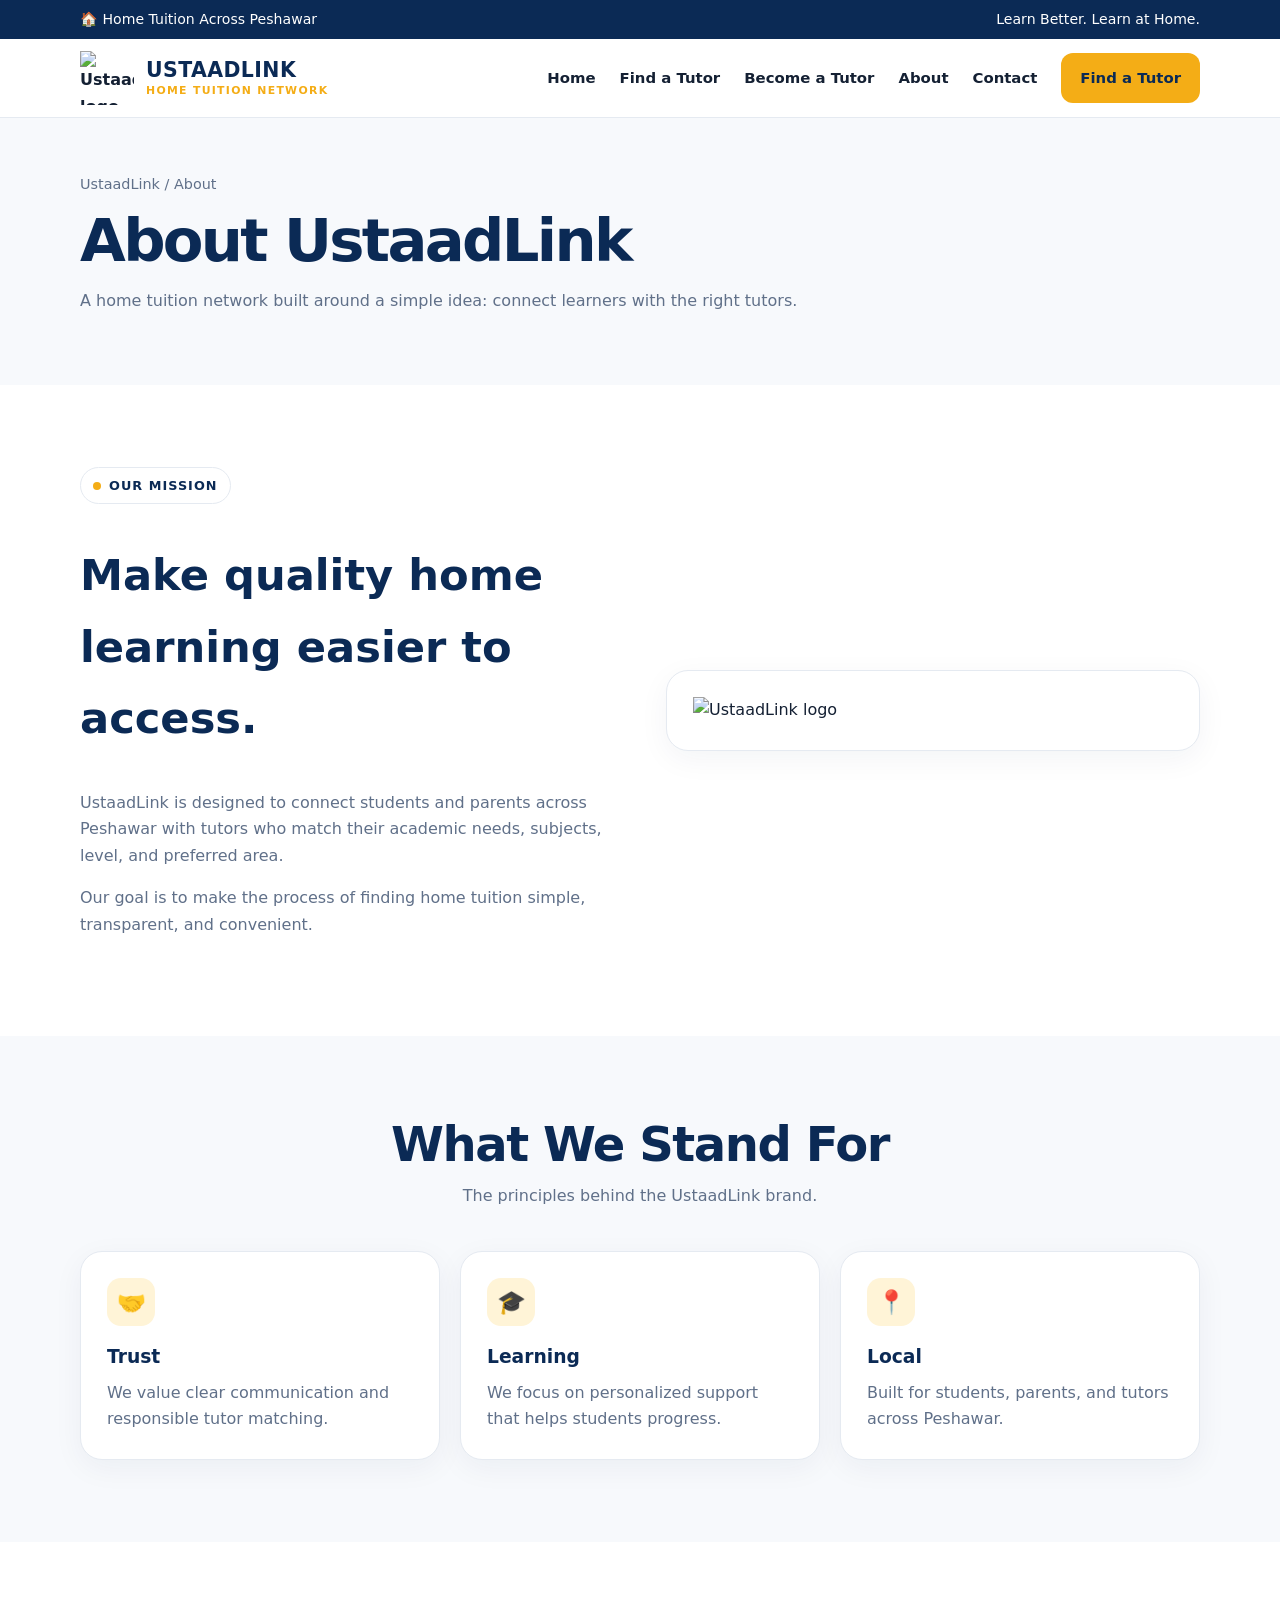
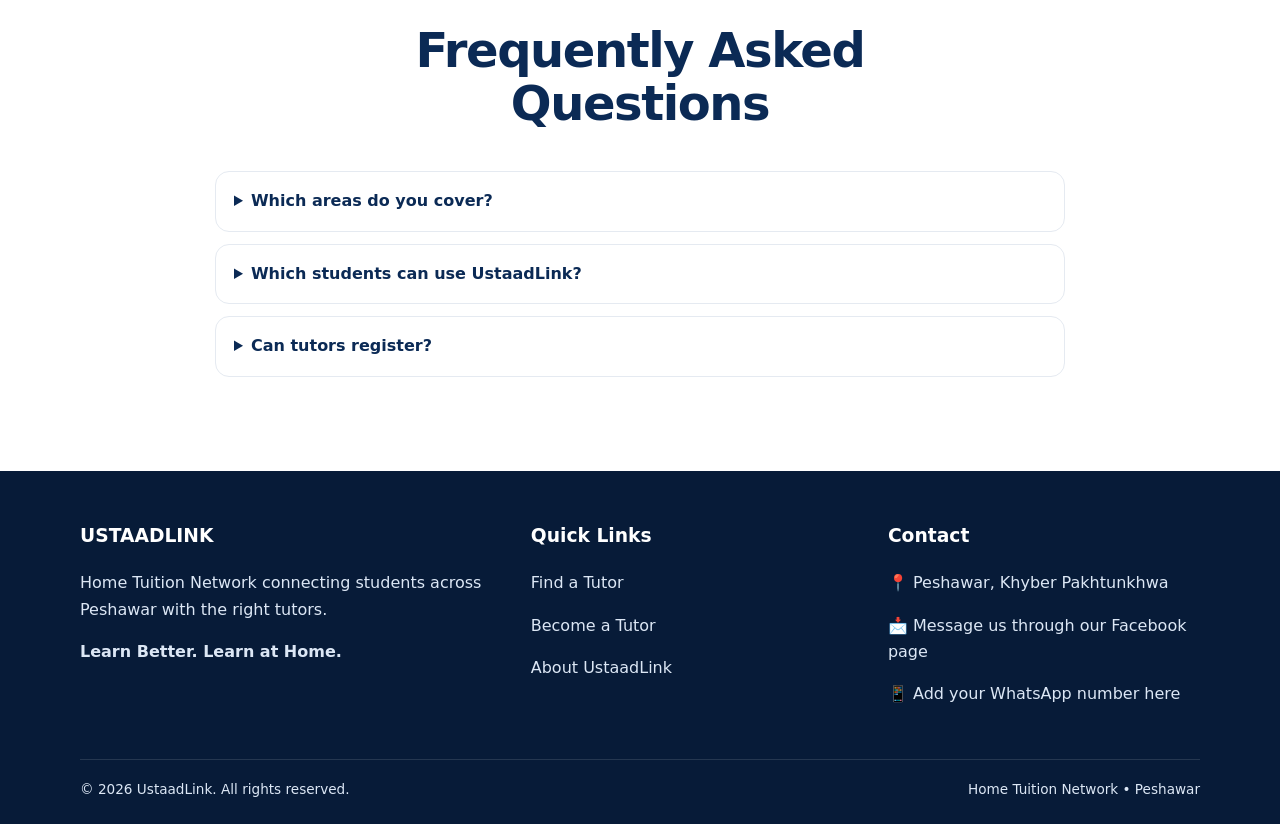
==== about.html @ f2c8e564 "Add files via upload" ====
<!doctype html><html lang="en"><head><meta charset="utf-8"><meta name="viewport" content="width=device-width,initial-scale=1"><title>About UstaadLink</title><link rel="stylesheet" href="styles.css"></head><body>
<div class="topbar"><div class="container"><span>🏠 Home Tuition Across Peshawar</span><span>Learn Better. Learn at Home.</span></div></div>
<header class="nav"><div class="container nav-inner">
<a class="brand" href="index.html"><img src="assets/ustaadlink-logo.png" alt="UstaadLink logo"><div class="brand-text"><strong>USTAADLINK</strong><span>HOME TUITION NETWORK</span></div></a>
<button class="menu-btn" aria-label="Open menu">☰</button>
<nav class="nav-links"><a class="" href="index.html">Home</a><a class="" href="find-tutor.html">Find a Tutor</a><a class="" href="become-tutor.html">Become a Tutor</a><a class="active" href="about.html">About</a><a class="" href="contact.html">Contact</a><a class="btn btn-primary" href="find-tutor.html">Find a Tutor</a></nav>
</div></header>

<section class="page-hero"><div class="container"><div class="breadcrumb">UstaadLink / About</div><h1>About UstaadLink</h1><p style="max-width:720px;color:var(--muted)">A home tuition network built around a simple idea: connect learners with the right tutors.</p></div></section>
<section class="section"><div class="container split"><div><span class="kicker">Our Mission</span><h2 style="font-size:2.7rem;color:var(--navy)">Make quality home learning easier to access.</h2><p style="color:var(--muted)">UstaadLink is designed to connect students and parents across Peshawar with tutors who match their academic needs, subjects, level, and preferred area.</p><p style="color:var(--muted)">Our goal is to make the process of finding home tuition simple, transparent, and convenient.</p></div><div class="card"><img src="assets/ustaadlink-logo.png" alt="UstaadLink logo" style="max-height:330px;margin:auto"></div></div></section>
<section class="section alt"><div class="container"><div class="section-head"><h2>What We Stand For</h2><p>The principles behind the UstaadLink brand.</p></div><div class="grid-3"><div class="card"><div class="card-icon">🤝</div><h3>Trust</h3><p>We value clear communication and responsible tutor matching.</p></div><div class="card"><div class="card-icon">🎓</div><h3>Learning</h3><p>We focus on personalized support that helps students progress.</p></div><div class="card"><div class="card-icon">📍</div><h3>Local</h3><p>Built for students, parents, and tutors across Peshawar.</p></div></div></div></section>
<section class="section"><div class="container faq"><div class="section-head"><h2>Frequently Asked Questions</h2></div>
<details><summary>Which areas do you cover?</summary><p>UstaadLink is intended to serve home tuition requests across Peshawar. Coverage can depend on tutor availability.</p></details>
<details><summary>Which students can use UstaadLink?</summary><p>School, college, and university students can submit a tutor request according to their subject and level.</p></details>
<details><summary>Can tutors register?</summary><p>Yes. Tutors can use the Become a Tutor page to submit their qualifications, subjects, experience, and preferred areas.</p></details>
</div></section>
<footer class="footer">
<div class="container footer-grid">
  <div>
    <h3>USTAADLINK</h3>
    <p>Home Tuition Network connecting students across Peshawar with the right tutors.</p>
    <p><strong>Learn Better. Learn at Home.</strong></p>
  </div>
  <div>
    <h3>Quick Links</h3>
    <p><a href="find-tutor.html">Find a Tutor</a></p>
    <p><a href="become-tutor.html">Become a Tutor</a></p>
    <p><a href="about.html">About UstaadLink</a></p>
  </div>
  <div>
    <h3>Contact</h3>
    <p>📍 Peshawar, Khyber Pakhtunkhwa</p>
    <p>📩 Message us through our Facebook page</p>
    <p>📱 Add your WhatsApp number here</p>
  </div>
</div>
<div class="container footer-bottom"><span>© <span id="year"></span> UstaadLink. All rights reserved.</span><span>Home Tuition Network • Peshawar</span></div>
</footer>
<script src="script.js"></script></body></html>
---- styles.css ----
:root{
  --navy:#0b2a55;
  --navy-2:#123d73;
  --gold:#f4ad16;
  --gold-2:#ffd36a;
  --ink:#142033;
  --muted:#607089;
  --paper:#f7f9fc;
  --white:#fff;
  --line:#e5eaf1;
  --success:#147a52;
  --shadow:0 18px 50px rgba(11,42,85,.10);
  --radius:22px;
}
*{box-sizing:border-box}
html{scroll-behavior:smooth}
body{margin:0;font-family:Inter,ui-sans-serif,system-ui,-apple-system,BlinkMacSystemFont,"Segoe UI",sans-serif;color:var(--ink);background:var(--white);line-height:1.65}
img{max-width:100%;display:block}
a{color:inherit;text-decoration:none}
.container{width:min(1120px,92%);margin:auto}
.topbar{background:var(--navy);color:#fff;font-size:.88rem}
.topbar .container{display:flex;justify-content:space-between;gap:20px;padding:8px 0}
.nav{position:sticky;top:0;z-index:50;background:rgba(255,255,255,.96);backdrop-filter:blur(12px);border-bottom:1px solid var(--line)}
.nav-inner{min-height:78px;display:flex;align-items:center;justify-content:space-between;gap:24px}
.brand{display:flex;align-items:center;gap:12px;font-weight:900}
.brand img{width:54px;height:54px;object-fit:contain}
.brand-text{line-height:1.05}
.brand-text strong{display:block;color:var(--navy);font-size:1.28rem;letter-spacing:.02em}
.brand-text span{display:block;color:var(--gold);font-size:.68rem;font-weight:800;letter-spacing:.12em;margin-top:4px}
.nav-links{display:flex;align-items:center;gap:24px;font-weight:700;font-size:.93rem}
.nav-links a:hover{color:var(--gold)}
.menu-btn{display:none;border:0;background:transparent;font-size:1.7rem;color:var(--navy)}
.btn{display:inline-flex;align-items:center;justify-content:center;gap:9px;border-radius:12px;padding:12px 18px;font-weight:800;border:1px solid transparent;cursor:pointer;transition:.2s}
.btn-primary{background:var(--gold);color:var(--navy)}
.btn-primary:hover{transform:translateY(-2px);box-shadow:0 10px 24px rgba(244,173,22,.25)}
.btn-dark{background:var(--navy);color:#fff}
.btn-outline{background:#fff;color:var(--navy);border-color:#d7dfeb}
.hero{background:linear-gradient(135deg,#f5f8fd 0%,#fff 56%,#fff8e7 100%);padding:78px 0 65px;overflow:hidden}
.hero-grid{display:grid;grid-template-columns:1.05fr .95fr;align-items:center;gap:60px}
.kicker{display:inline-flex;align-items:center;gap:8px;color:var(--navy);background:#fff;border:1px solid var(--line);padding:7px 12px;border-radius:999px;font-size:.8rem;font-weight:900;text-transform:uppercase;letter-spacing:.08em}
.kicker::before{content:"";width:8px;height:8px;background:var(--gold);border-radius:50%}
h1{font-size:clamp(2.55rem,6vw,4.7rem);line-height:1.03;margin:18px 0;color:var(--navy);letter-spacing:-.045em}
h1 span{color:var(--gold)}
.hero p{font-size:1.1rem;color:var(--muted);max-width:650px}
.actions{display:flex;flex-wrap:wrap;gap:12px;margin-top:26px}
.hero-card{background:#fff;border:1px solid var(--line);border-radius:28px;padding:18px;box-shadow:var(--shadow);transform:rotate(1deg)}
.hero-card img{width:100%;aspect-ratio:1/1;object-fit:contain;border-radius:20px;background:#fff}
.stats{display:grid;grid-template-columns:repeat(3,1fr);gap:12px;margin-top:30px}
.stat{background:#fff;border:1px solid var(--line);border-radius:16px;padding:15px}
.stat strong{display:block;color:var(--navy);font-size:1.3rem}
.stat span{font-size:.78rem;color:var(--muted)}
.section{padding:82px 0}
.section.alt{background:var(--paper)}
.section-head{max-width:720px;margin:0 auto 42px;text-align:center}
.section-head h2{font-size:clamp(2rem,4vw,3rem);line-height:1.1;color:var(--navy);margin:0 0 12px;letter-spacing:-.03em}
.section-head p{color:var(--muted);margin:0}
.grid-3{display:grid;grid-template-columns:repeat(3,1fr);gap:20px}
.card{background:#fff;border:1px solid var(--line);border-radius:var(--radius);padding:26px;box-shadow:0 8px 30px rgba(11,42,85,.05)}
.card-icon{width:48px;height:48px;border-radius:14px;background:#fff4d7;display:grid;place-items:center;font-size:1.45rem;margin-bottom:16px}
.card h3{margin:0 0 7px;color:var(--navy)}
.card p{margin:0;color:var(--muted)}
.split{display:grid;grid-template-columns:1fr 1fr;gap:52px;align-items:center}
.checks{display:grid;gap:13px;margin:22px 0}
.check{display:flex;gap:12px;align-items:flex-start}
.check b{color:var(--navy)}
.check-icon{flex:0 0 26px;height:26px;border-radius:50%;background:#e8f6f0;color:var(--success);display:grid;place-items:center;font-weight:900}
.panel{background:var(--navy);color:#fff;border-radius:30px;padding:40px;box-shadow:var(--shadow)}
.panel h2{margin-top:0;font-size:2.2rem;line-height:1.15}
.panel p{color:#dbe7f7}
.form-wrap{max-width:820px;margin:auto;background:#fff;border:1px solid var(--line);border-radius:28px;padding:30px;box-shadow:var(--shadow)}
.form-grid{display:grid;grid-template-columns:1fr 1fr;gap:18px}
.field{display:grid;gap:7px}
.field.full{grid-column:1/-1}
label{font-weight:800;color:var(--navy);font-size:.9rem}
input,select,textarea{width:100%;border:1px solid #d8e0eb;border-radius:11px;padding:12px 13px;font:inherit;outline:none;background:#fff}
input:focus,select:focus,textarea:focus{border-color:var(--gold);box-shadow:0 0 0 3px rgba(244,173,22,.14)}
textarea{min-height:130px;resize:vertical}
.form-note{color:var(--muted);font-size:.85rem}
.notice{display:none;margin-top:16px;background:#eaf8f2;color:#116b49;border:1px solid #ccecdf;padding:12px 14px;border-radius:12px;font-weight:700}
.cta{background:linear-gradient(135deg,var(--navy),var(--navy-2));color:#fff;border-radius:30px;padding:46px}
.cta h2{margin:0 0 8px;font-size:2.4rem;line-height:1.1}
.cta p{color:#dbe7f7;max-width:650px}
.footer{background:#071b38;color:#dce7f5;padding:50px 0 24px}
.footer-grid{display:grid;grid-template-columns:1.3fr 1fr 1fr;gap:45px}
.footer h3{color:#fff;margin-top:0}
.footer a:hover{color:var(--gold)}
.footer-bottom{border-top:1px solid rgba(255,255,255,.12);margin-top:35px;padding-top:18px;font-size:.85rem;display:flex;justify-content:space-between;gap:20px}
.page-hero{background:var(--paper);padding:55px 0}
.page-hero h1{font-size:clamp(2.3rem,5vw,3.7rem);margin:0 0 10px}
.breadcrumb{font-size:.9rem;color:var(--muted);margin-bottom:14px}
.service-list{display:grid;gap:12px}
.service{display:flex;gap:14px;align-items:flex-start;padding:16px;border:1px solid var(--line);border-radius:15px}
.service strong{color:var(--navy);display:block}
.faq{max-width:850px;margin:auto}
details{border:1px solid var(--line);border-radius:14px;padding:16px 18px;margin-bottom:12px;background:#fff}
summary{cursor:pointer;font-weight:800;color:var(--navy)}
@media(max-width:850px){
  .nav-links{display:none;position:absolute;left:0;right:0;top:78px;background:#fff;border-bottom:1px solid var(--line);padding:20px;flex-direction:column;align-items:flex-start}
  .nav-links.open{display:flex}
  .menu-btn{display:block}
  .hero-grid,.split{grid-template-columns:1fr;gap:35px}
  .hero{padding-top:55px}
  .grid-3{grid-template-columns:1fr}
  .footer-grid{grid-template-columns:1fr 1fr}
}
@media(max-width:560px){
  .topbar .container{flex-direction:column;gap:0}
  .nav-inner{min-height:70px}
  .brand img{width:46px;height:46px}
  .brand-text strong{font-size:1.05rem}
  .brand-text span{font-size:.56rem}
  .stats{grid-template-columns:1fr}
  .form-grid{grid-template-columns:1fr}
  .field.full{grid-column:auto}
  .cta{padding:30px}
  .footer-grid{grid-template-columns:1fr}
  .footer-bottom{flex-direction:column}
}
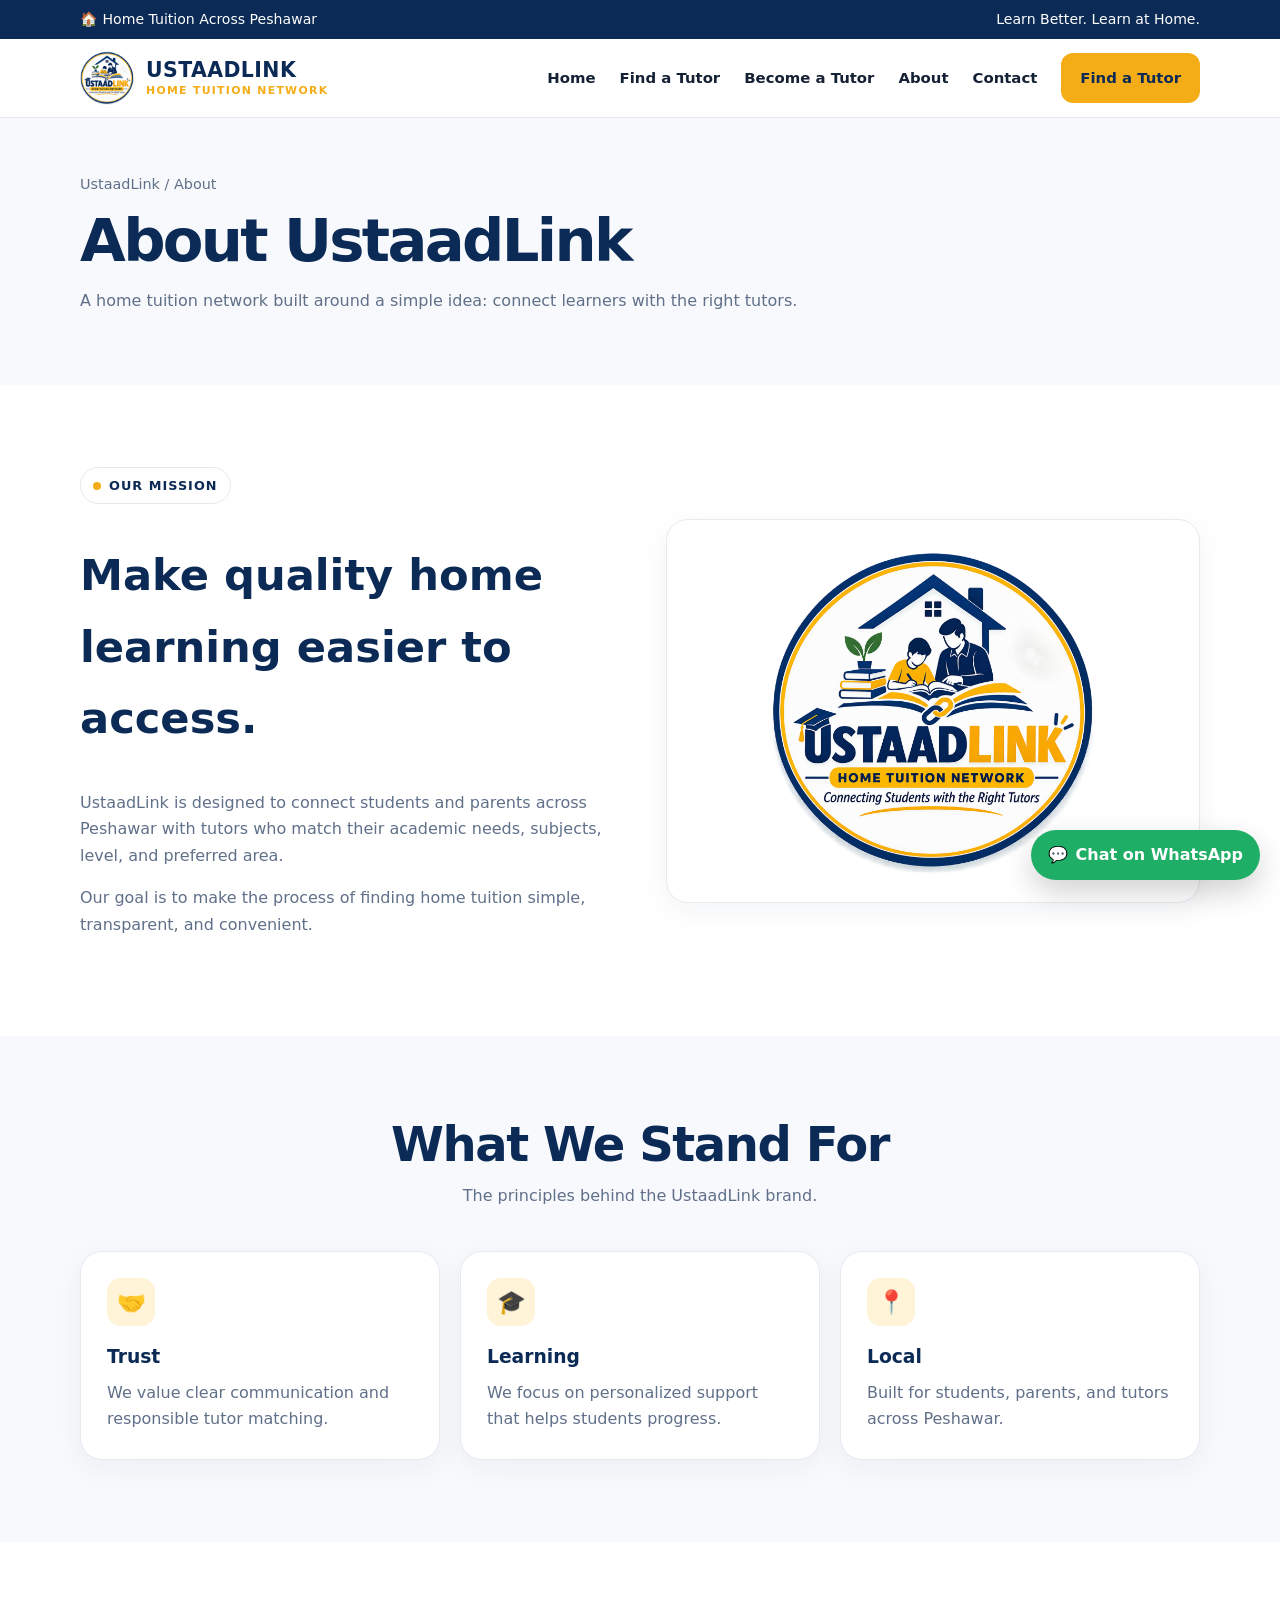
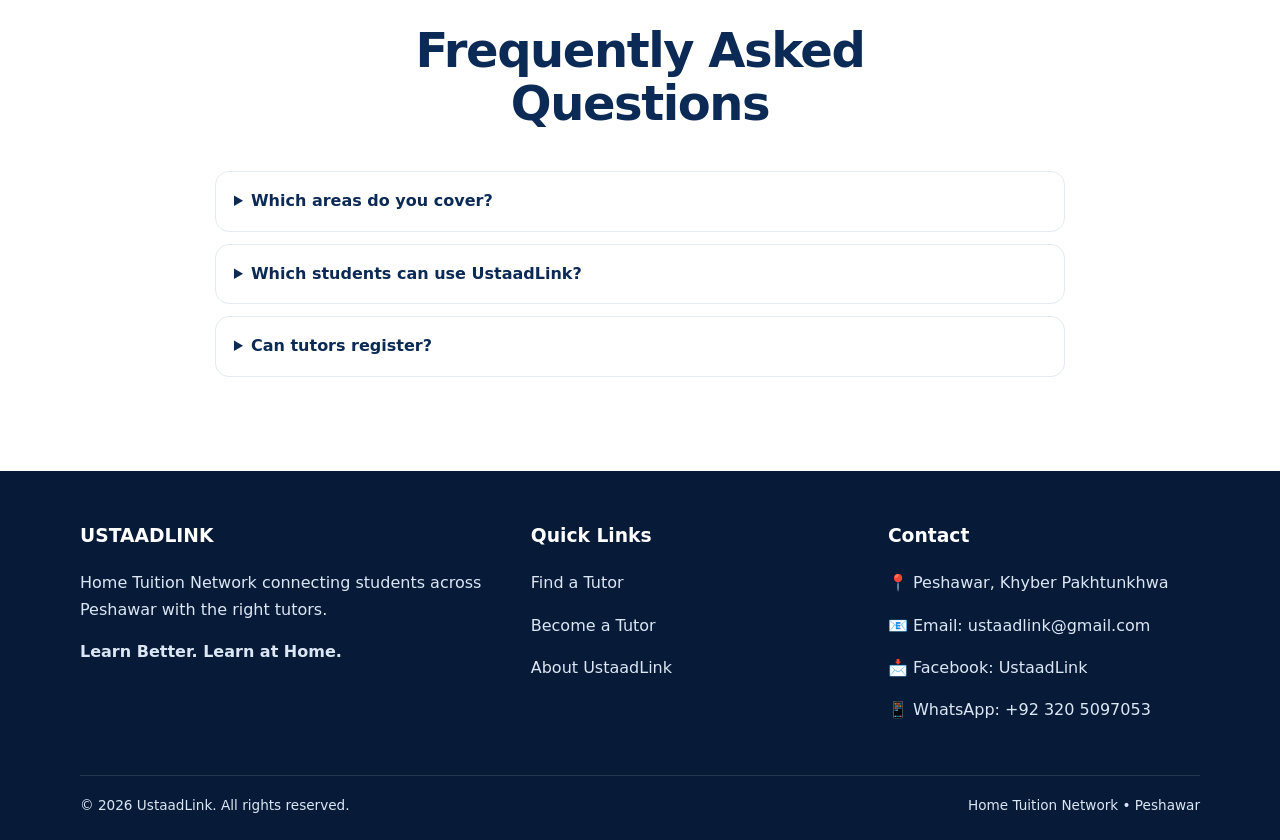
==== commit d50613c5: "Add files via upload" ====
--- a/about.html
+++ b/about.html
@@ -29,11 +29,12 @@
   </div>
   <div>
     <h3>Contact</h3>
-    <p>📍 Peshawar, Khyber Pakhtunkhwa</p>
-    <p>📩 Message us through our Facebook page</p>
-    <p>📱 Add your WhatsApp number here</p>
+    <p>📍 Peshawar, Khyber Pakhtunkhwa</p><p>📧 <a href="mailto:ustaadlink@gmail.com">Email: ustaadlink@gmail.com</a></p>
+    <p>📩 <a href="https://www.facebook.com/share/1cEtzWxbXN/" target="_blank" rel="noopener">Facebook: UstaadLink</a></p>
+    <p>📱 <a href="https://wa.me/923205097053?text=Hello%20UstaadLink%2C%20I%20would%20like%20to%20know%20about%20home%20tuition." target="_blank" rel="noopener">WhatsApp: +92 320 5097053</a></p>
   </div>
 </div>
 <div class="container footer-bottom"><span>© <span id="year"></span> UstaadLink. All rights reserved.</span><span>Home Tuition Network • Peshawar</span></div>
 </footer>
+<a class="wa-float" href="https://wa.me/923205097053?text=Hello%20UstaadLink%2C%20I%20would%20like%20to%20know%20about%20home%20tuition." target="_blank" rel="noopener" aria-label="Chat with UstaadLink on WhatsApp">💬 <span>Chat on WhatsApp</span></a>
 <script src="script.js"></script></body></html>
--- a/styles.css
+++ b/styles.css
@@ -117,3 +117,7 @@
   .footer-grid{grid-template-columns:1fr}
   .footer-bottom{flex-direction:column}
 }
+
+.wa-float{position:fixed;right:20px;bottom:20px;z-index:100;display:flex;align-items:center;gap:8px;background:#1fae66;color:#fff;border-radius:999px;padding:12px 17px;font-weight:900;box-shadow:0 12px 30px rgba(0,0,0,.18);transition:.2s}
+.wa-float:hover{transform:translateY(-3px);box-shadow:0 16px 34px rgba(0,0,0,.22)}
+@media(max-width:560px){.wa-float{right:14px;bottom:14px;padding:11px 14px}.wa-float span{display:none}}
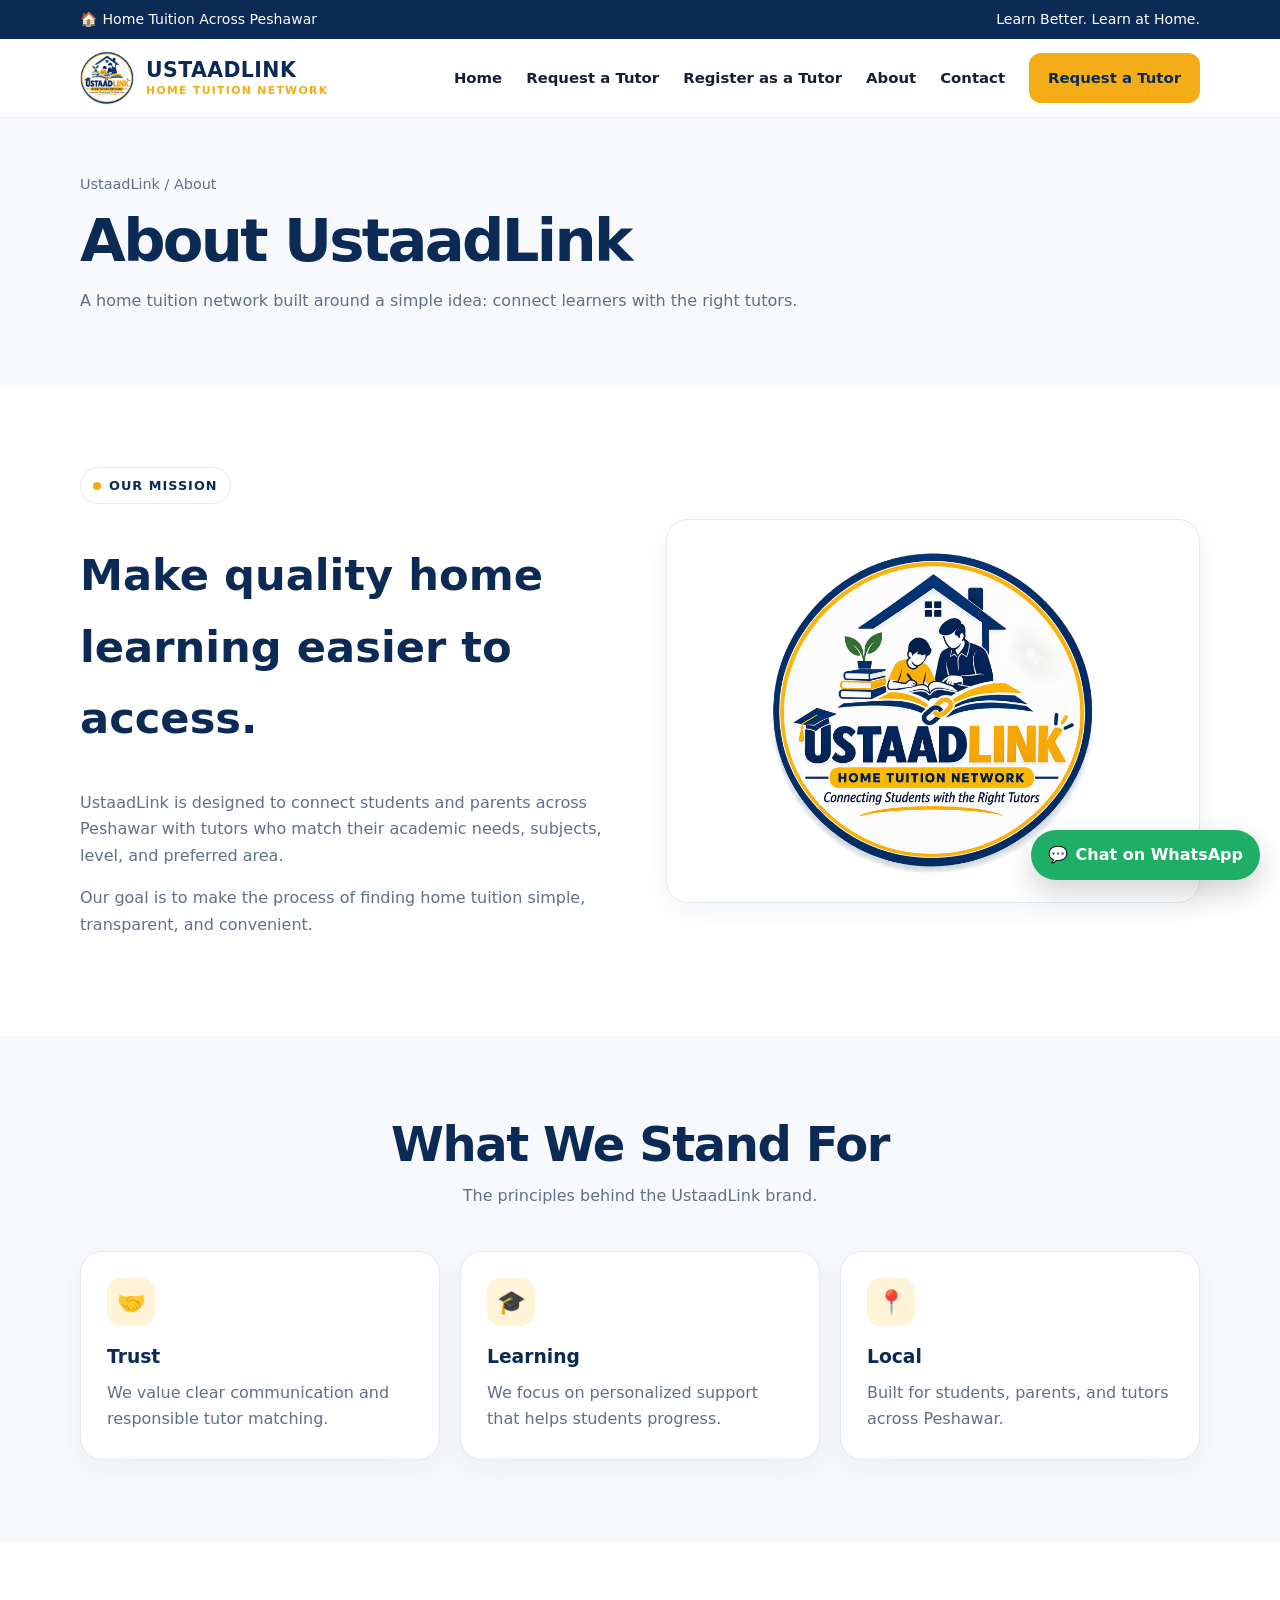
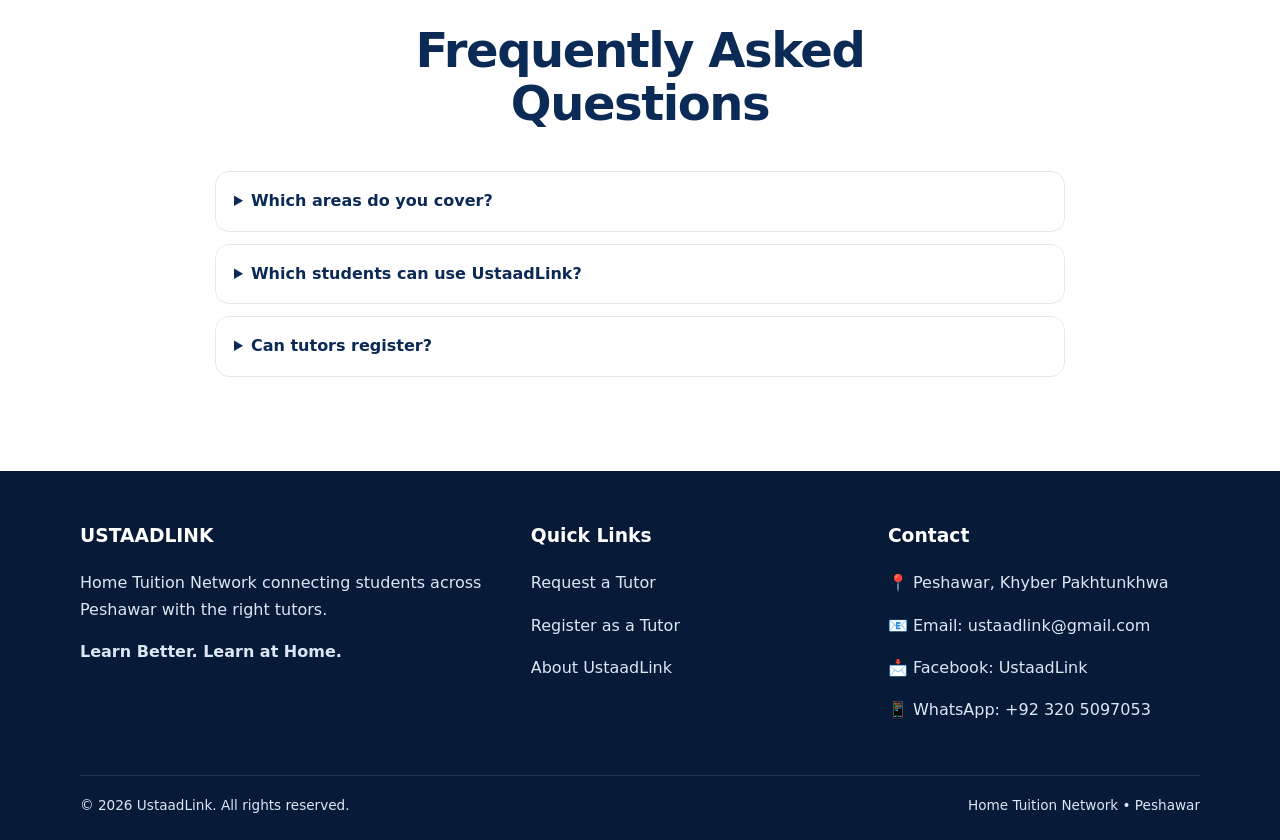
==== commit 55ec7594: "Add files via upload" ====
--- a/about.html
+++ b/about.html
@@ -3,7 +3,7 @@
 <header class="nav"><div class="container nav-inner">
 <a class="brand" href="index.html"><img src="assets/ustaadlink-logo.png" alt="UstaadLink logo"><div class="brand-text"><strong>USTAADLINK</strong><span>HOME TUITION NETWORK</span></div></a>
 <button class="menu-btn" aria-label="Open menu">☰</button>
-<nav class="nav-links"><a class="" href="index.html">Home</a><a class="" href="find-tutor.html">Find a Tutor</a><a class="" href="become-tutor.html">Become a Tutor</a><a class="active" href="about.html">About</a><a class="" href="contact.html">Contact</a><a class="btn btn-primary" href="find-tutor.html">Find a Tutor</a></nav>
+<nav class="nav-links"><a class="" href="index.html">Home</a><a class="" href="https://docs.google.com/forms/d/e/1FAIpQLSf3kfEa26MfJnzSAcsX6FRQfV_d2puRMYpvAgBxADYD0AOOvg/viewform?usp=sharing&ouid=113590948950797809199" target="_blank" rel="noopener">Request a Tutor</a><a class="" href="https://docs.google.com/forms/d/e/1FAIpQLSexO3IpAbXvM3Q0B4hpcRJeRw_AQ2tTlvOj2KcFxLcwiENM4A/viewform?usp=dialog" target="_blank" rel="noopener">Register as a Tutor</a><a class="active" href="about.html">About</a><a class="" href="contact.html">Contact</a><a class="btn btn-primary" href="https://docs.google.com/forms/d/e/1FAIpQLSf3kfEa26MfJnzSAcsX6FRQfV_d2puRMYpvAgBxADYD0AOOvg/viewform?usp=sharing&ouid=113590948950797809199" target="_blank" rel="noopener">Request a Tutor</a></nav>
 </div></header>
 
 <section class="page-hero"><div class="container"><div class="breadcrumb">UstaadLink / About</div><h1>About UstaadLink</h1><p style="max-width:720px;color:var(--muted)">A home tuition network built around a simple idea: connect learners with the right tutors.</p></div></section>
@@ -23,8 +23,8 @@
   </div>
   <div>
     <h3>Quick Links</h3>
-    <p><a href="find-tutor.html">Find a Tutor</a></p>
-    <p><a href="become-tutor.html">Become a Tutor</a></p>
+    <p><a href="https://docs.google.com/forms/d/e/1FAIpQLSf3kfEa26MfJnzSAcsX6FRQfV_d2puRMYpvAgBxADYD0AOOvg/viewform?usp=sharing&ouid=113590948950797809199" target="_blank" rel="noopener">Request a Tutor</a></p>
+    <p><a href="https://docs.google.com/forms/d/e/1FAIpQLSexO3IpAbXvM3Q0B4hpcRJeRw_AQ2tTlvOj2KcFxLcwiENM4A/viewform?usp=dialog" target="_blank" rel="noopener">Register as a Tutor</a></p>
     <p><a href="about.html">About UstaadLink</a></p>
   </div>
   <div>
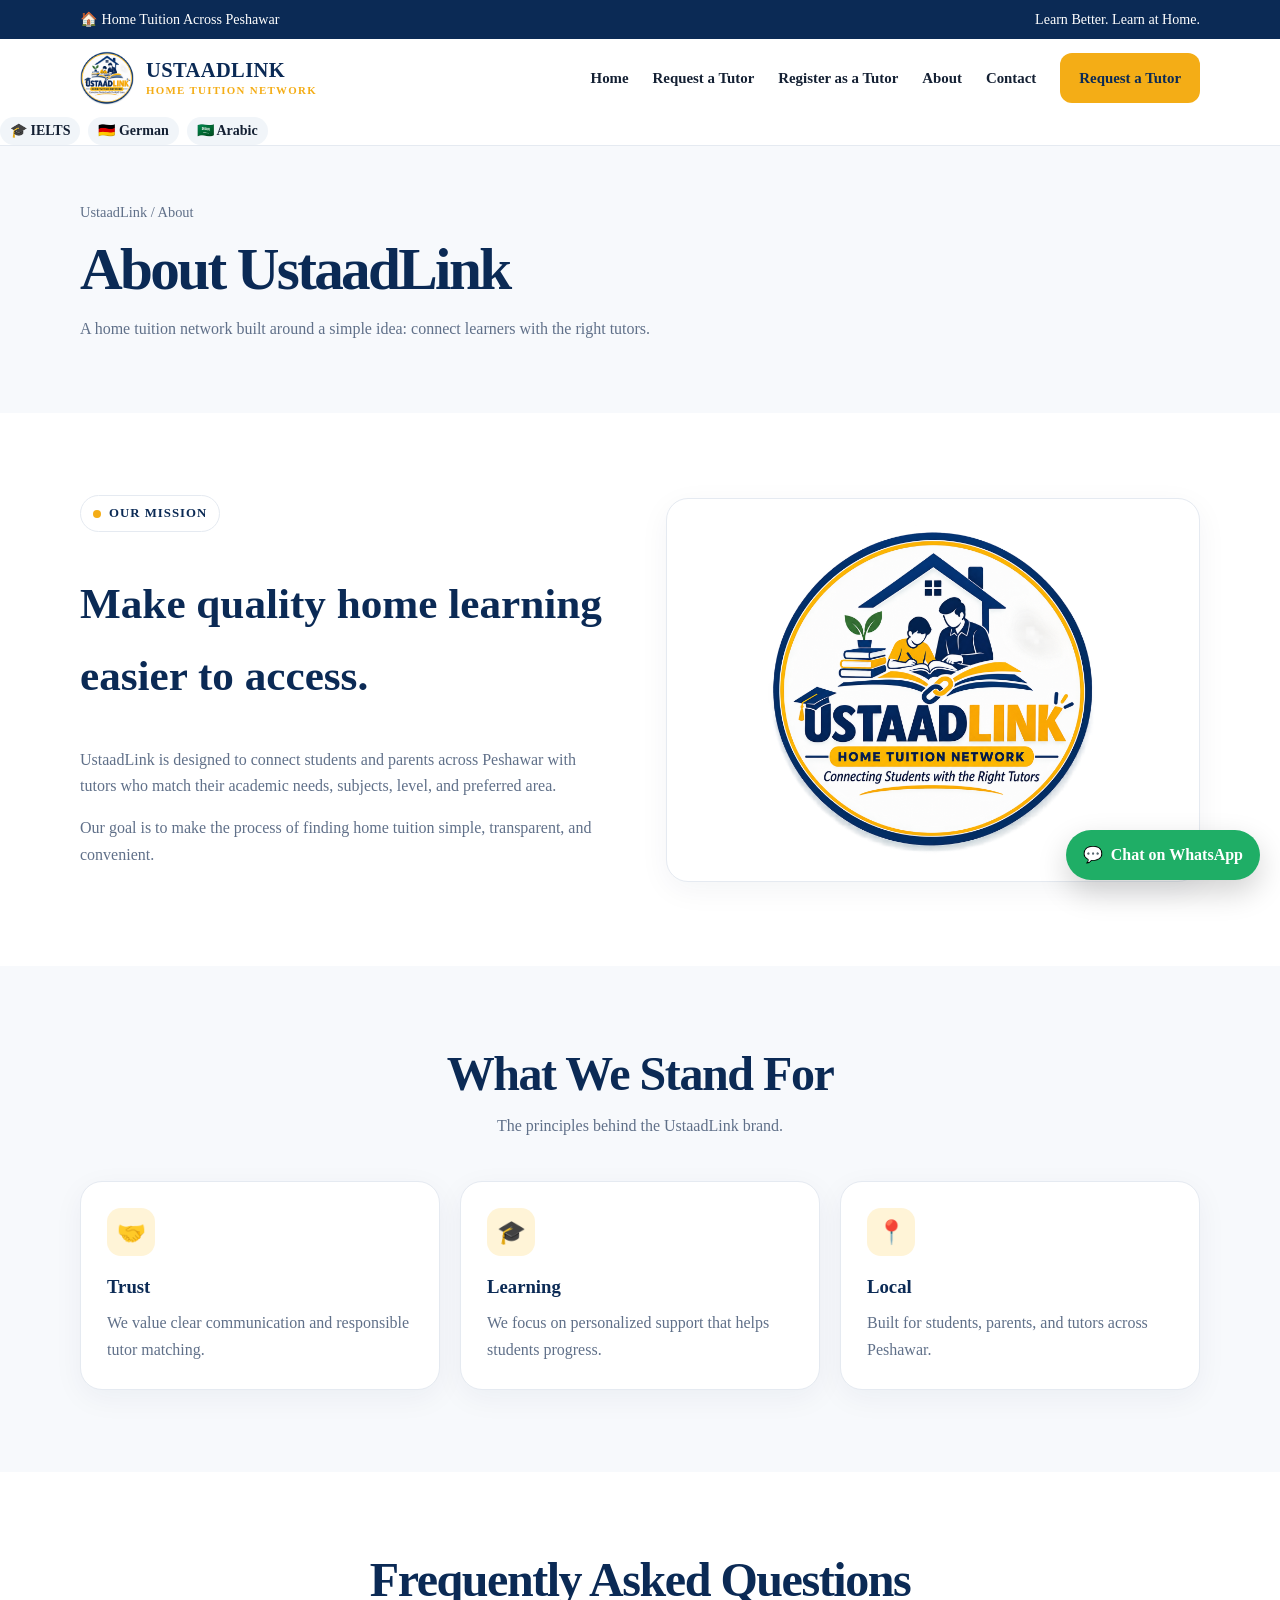
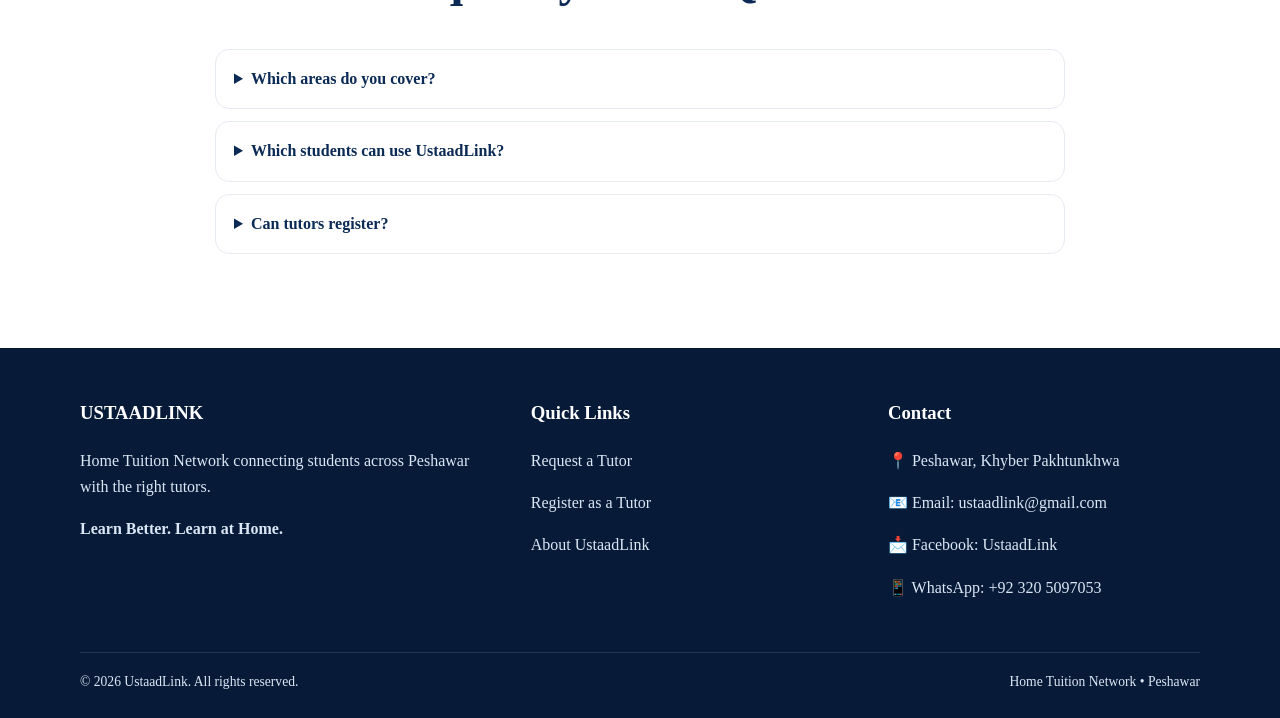
==== commit 3547f96a: "Add files via upload" ====
--- a/about.html
+++ b/about.html
@@ -1,10 +1,18 @@
-<!doctype html><html lang="en"><head><meta charset="utf-8"><meta name="viewport" content="width=device-width,initial-scale=1"><title>About UstaadLink</title><link rel="stylesheet" href="styles.css"></head><body>
+<!doctype html><html lang="en"><head><meta charset="utf-8"><meta name="viewport" content="width=device-width,initial-scale=1"><title>About UstaadLink</title><link rel="stylesheet" href="styles.css"><style>
+html, body, button, input, textarea, select { font-family: "Times New Roman", Times, serif !important; }
+</style>
+</head><body>
 <div class="topbar"><div class="container"><span>🏠 Home Tuition Across Peshawar</span><span>Learn Better. Learn at Home.</span></div></div>
 <header class="nav"><div class="container nav-inner">
 <a class="brand" href="index.html"><img src="assets/ustaadlink-logo.png" alt="UstaadLink logo"><div class="brand-text"><strong>USTAADLINK</strong><span>HOME TUITION NETWORK</span></div></a>
 <button class="menu-btn" aria-label="Open menu">☰</button>
 <nav class="nav-links"><a class="" href="index.html">Home</a><a class="" href="https://docs.google.com/forms/d/e/1FAIpQLSf3kfEa26MfJnzSAcsX6FRQfV_d2puRMYpvAgBxADYD0AOOvg/viewform?usp=sharing&ouid=113590948950797809199" target="_blank" rel="noopener">Request a Tutor</a><a class="" href="https://docs.google.com/forms/d/e/1FAIpQLSexO3IpAbXvM3Q0B4hpcRJeRw_AQ2tTlvOj2KcFxLcwiENM4A/viewform?usp=dialog" target="_blank" rel="noopener">Register as a Tutor</a><a class="active" href="about.html">About</a><a class="" href="contact.html">Contact</a><a class="btn btn-primary" href="https://docs.google.com/forms/d/e/1FAIpQLSf3kfEa26MfJnzSAcsX6FRQfV_d2puRMYpvAgBxADYD0AOOvg/viewform?usp=sharing&ouid=113590948950797809199" target="_blank" rel="noopener">Request a Tutor</a></nav>
-</div></header>
+</div><div class="header-opportunities" aria-label="Language services">
+<a class="opp-ielts" href="https://wa.me/923205097053?text=Hello%20UstaadLink%2C%20I%20am%20interested%20in%20IELTS%20preparation." target="_blank" rel="noopener">🎓 IELTS</a>
+<a class="opp-german" href="https://wa.me/923205097053?text=Hello%20UstaadLink%2C%20I%20am%20interested%20in%20German%20language%20classes." target="_blank" rel="noopener">🇩🇪 German</a>
+<a class="opp-arabic" href="https://wa.me/923205097053?text=Hello%20UstaadLink%2C%20I%20am%20interested%20in%20Arabic%20language%20classes." target="_blank" rel="noopener">🇸🇦 Arabic</a>
+</div>
+</header>
 
 <section class="page-hero"><div class="container"><div class="breadcrumb">UstaadLink / About</div><h1>About UstaadLink</h1><p style="max-width:720px;color:var(--muted)">A home tuition network built around a simple idea: connect learners with the right tutors.</p></div></section>
 <section class="section"><div class="container split"><div><span class="kicker">Our Mission</span><h2 style="font-size:2.7rem;color:var(--navy)">Make quality home learning easier to access.</h2><p style="color:var(--muted)">UstaadLink is designed to connect students and parents across Peshawar with tutors who match their academic needs, subjects, level, and preferred area.</p><p style="color:var(--muted)">Our goal is to make the process of finding home tuition simple, transparent, and convenient.</p></div><div class="card"><img src="assets/ustaadlink-logo.png" alt="UstaadLink logo" style="max-height:330px;margin:auto"></div></div></section>
--- a/styles.css
+++ b/styles.css
@@ -121,3 +121,20 @@
 .wa-float{position:fixed;right:20px;bottom:20px;z-index:100;display:flex;align-items:center;gap:8px;background:#1fae66;color:#fff;border-radius:999px;padding:12px 17px;font-weight:900;box-shadow:0 12px 30px rgba(0,0,0,.18);transition:.2s}
 .wa-float:hover{transform:translateY(-3px);box-shadow:0 16px 34px rgba(0,0,0,.22)}
 @media(max-width:560px){.wa-float{right:14px;bottom:14px;padding:11px 14px}.wa-float span{display:none}}
+
+.language-grid{display:grid;grid-template-columns:repeat(3,1fr);gap:24px;margin-top:28px}
+.language-card{background:#fff;border:1px solid rgba(15,43,70,.08);border-radius:18px;padding:28px;text-align:center;box-shadow:0 10px 28px rgba(15,43,70,.07)}
+.language-icon{font-size:42px;margin-bottom:10px}
+.language-card h3{margin:8px 0 10px;color:var(--navy)}
+.language-card p{color:var(--muted);line-height:1.65;min-height:78px}
+.language-note{text-align:center;color:var(--muted);margin-top:24px}
+@media(max-width:850px){.language-grid{grid-template-columns:1fr}}
+
+/* UstaadLink header opportunity strip */
+.header-opportunities{display:flex;align-items:center;gap:8px;margin-left:auto;white-space:nowrap}
+.header-opportunities a{display:inline-flex;align-items:center;padding:7px 10px;border-radius:999px;text-decoration:none;font-weight:700;font-size:14px;line-height:1}
+.header-opportunities .opp-ielts{background:#f1f5f9}
+.header-opportunities .opp-german{background:#f1f5f9}
+.header-opportunities .opp-arabic{background:#f1f5f9}
+@media(max-width:1050px){.header-opportunities{gap:4px}.header-opportunities a{font-size:12px;padding:6px 7px}}
+@media(max-width:800px){.header-opportunities{display:none}}
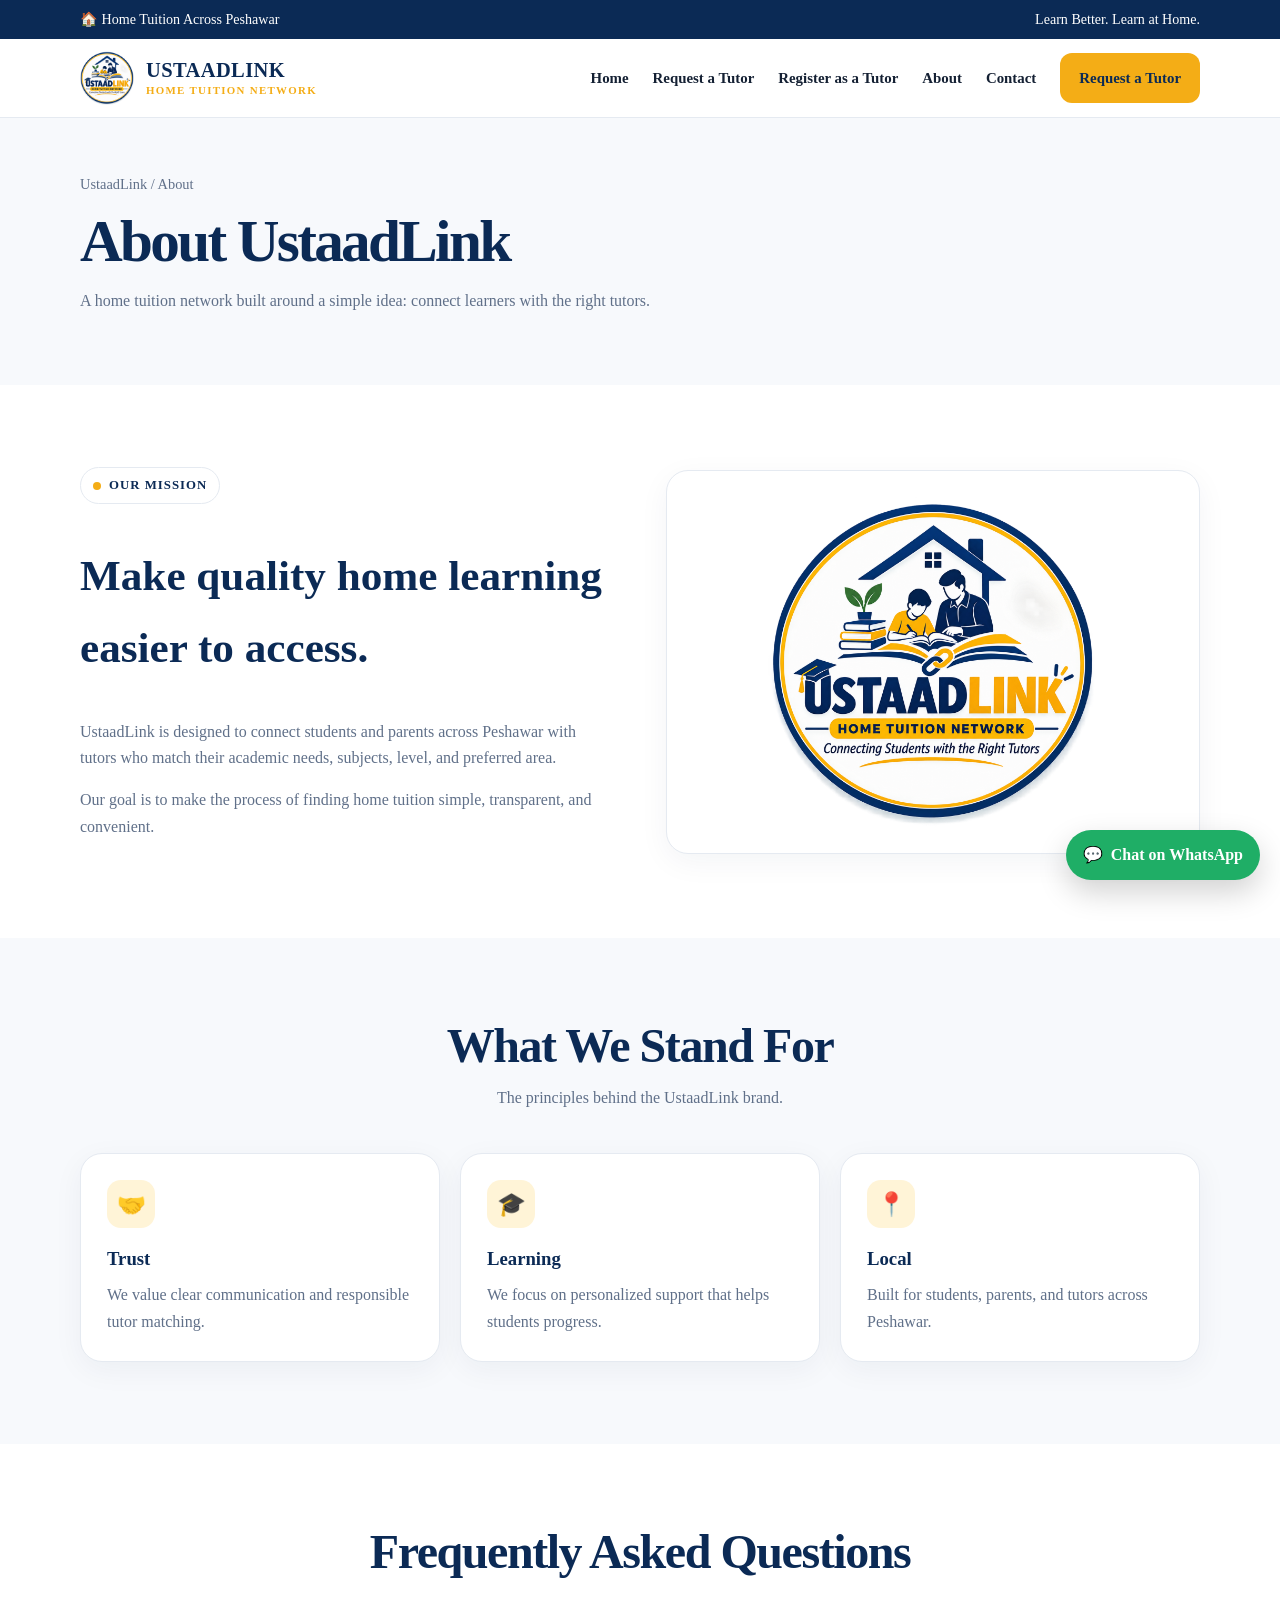
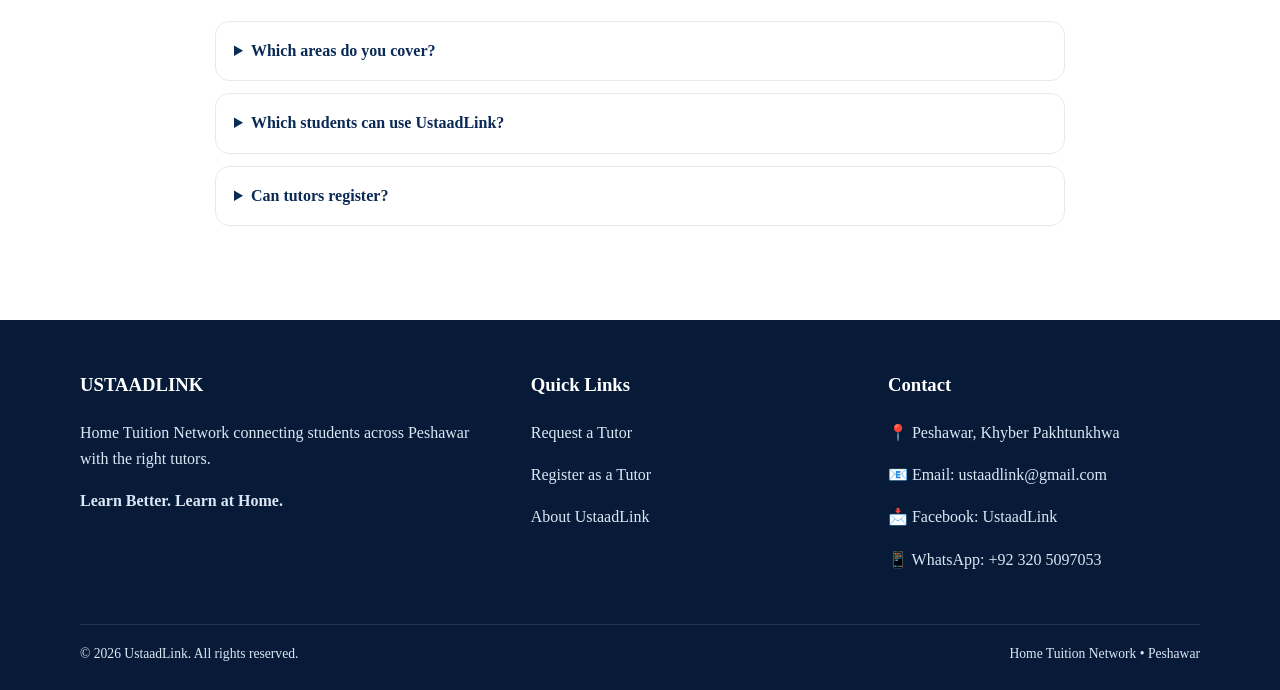
==== commit 184d2da0: "Add files via upload" ====
--- a/about.html
+++ b/about.html
@@ -7,12 +7,7 @@
 <a class="brand" href="index.html"><img src="assets/ustaadlink-logo.png" alt="UstaadLink logo"><div class="brand-text"><strong>USTAADLINK</strong><span>HOME TUITION NETWORK</span></div></a>
 <button class="menu-btn" aria-label="Open menu">☰</button>
 <nav class="nav-links"><a class="" href="index.html">Home</a><a class="" href="https://docs.google.com/forms/d/e/1FAIpQLSf3kfEa26MfJnzSAcsX6FRQfV_d2puRMYpvAgBxADYD0AOOvg/viewform?usp=sharing&ouid=113590948950797809199" target="_blank" rel="noopener">Request a Tutor</a><a class="" href="https://docs.google.com/forms/d/e/1FAIpQLSexO3IpAbXvM3Q0B4hpcRJeRw_AQ2tTlvOj2KcFxLcwiENM4A/viewform?usp=dialog" target="_blank" rel="noopener">Register as a Tutor</a><a class="active" href="about.html">About</a><a class="" href="contact.html">Contact</a><a class="btn btn-primary" href="https://docs.google.com/forms/d/e/1FAIpQLSf3kfEa26MfJnzSAcsX6FRQfV_d2puRMYpvAgBxADYD0AOOvg/viewform?usp=sharing&ouid=113590948950797809199" target="_blank" rel="noopener">Request a Tutor</a></nav>
-</div><div class="header-opportunities" aria-label="Language services">
-<a class="opp-ielts" href="https://wa.me/923205097053?text=Hello%20UstaadLink%2C%20I%20am%20interested%20in%20IELTS%20preparation." target="_blank" rel="noopener">🎓 IELTS</a>
-<a class="opp-german" href="https://wa.me/923205097053?text=Hello%20UstaadLink%2C%20I%20am%20interested%20in%20German%20language%20classes." target="_blank" rel="noopener">🇩🇪 German</a>
-<a class="opp-arabic" href="https://wa.me/923205097053?text=Hello%20UstaadLink%2C%20I%20am%20interested%20in%20Arabic%20language%20classes." target="_blank" rel="noopener">🇸🇦 Arabic</a>
-</div>
-</header>
+</div></header>
 
 <section class="page-hero"><div class="container"><div class="breadcrumb">UstaadLink / About</div><h1>About UstaadLink</h1><p style="max-width:720px;color:var(--muted)">A home tuition network built around a simple idea: connect learners with the right tutors.</p></div></section>
 <section class="section"><div class="container split"><div><span class="kicker">Our Mission</span><h2 style="font-size:2.7rem;color:var(--navy)">Make quality home learning easier to access.</h2><p style="color:var(--muted)">UstaadLink is designed to connect students and parents across Peshawar with tutors who match their academic needs, subjects, level, and preferred area.</p><p style="color:var(--muted)">Our goal is to make the process of finding home tuition simple, transparent, and convenient.</p></div><div class="card"><img src="assets/ustaadlink-logo.png" alt="UstaadLink logo" style="max-height:330px;margin:auto"></div></div></section>
--- a/styles.css
+++ b/styles.css
@@ -15,7 +15,7 @@
 }
 *{box-sizing:border-box}
 html{scroll-behavior:smooth}
-body{margin:0;font-family:Inter,ui-sans-serif,system-ui,-apple-system,BlinkMacSystemFont,"Segoe UI",sans-serif;color:var(--ink);background:var(--white);line-height:1.65}
+body{margin:0;font-family:"Times New Roman",Times,serif;color:var(--ink);background:var(--white);line-height:1.65}
 img{max-width:100%;display:block}
 a{color:inherit;text-decoration:none}
 .container{width:min(1120px,92%);margin:auto}
@@ -130,11 +130,14 @@
 .language-note{text-align:center;color:var(--muted);margin-top:24px}
 @media(max-width:850px){.language-grid{grid-template-columns:1fr}}
 
-/* UstaadLink header opportunity strip */
-.header-opportunities{display:flex;align-items:center;gap:8px;margin-left:auto;white-space:nowrap}
-.header-opportunities a{display:inline-flex;align-items:center;padding:7px 10px;border-radius:999px;text-decoration:none;font-weight:700;font-size:14px;line-height:1}
-.header-opportunities .opp-ielts{background:#f1f5f9}
-.header-opportunities .opp-german{background:#f1f5f9}
-.header-opportunities .opp-arabic{background:#f1f5f9}
-@media(max-width:1050px){.header-opportunities{gap:4px}.header-opportunities a{font-size:12px;padding:6px 7px}}
-@media(max-width:800px){.header-opportunities{display:none}}
+
+/* Clean hero presentation for additional services */
+.hero-card-enhanced{padding:16px 16px 20px;transform:none;text-align:center}
+.hero-card-enhanced>img{max-width:84%;margin:12px auto 0;aspect-ratio:1/1;object-fit:contain}
+.offer-box{background:linear-gradient(135deg,#fff9e9,#fff);border:1px solid #f1dfad;border-radius:18px;padding:16px 14px 13px}
+.offer-title{font-size:1.25rem;font-weight:900;color:var(--navy);margin-bottom:10px}
+.offer-links{display:flex;justify-content:center;gap:8px;flex-wrap:wrap}
+.offer-links a{display:inline-flex;align-items:center;gap:5px;padding:8px 10px;border:1px solid #e4e9f0;border-radius:999px;background:#fff;color:var(--navy);font-weight:800;font-size:.88rem;transition:.2s}
+.offer-links a:hover{border-color:var(--gold);transform:translateY(-1px);box-shadow:0 6px 14px rgba(11,42,85,.08)}
+.offer-note{font-size:.78rem;color:var(--muted);margin-top:9px}
+@media(max-width:850px){.hero-card-enhanced>img{max-width:78%}.offer-title{font-size:1.1rem}}
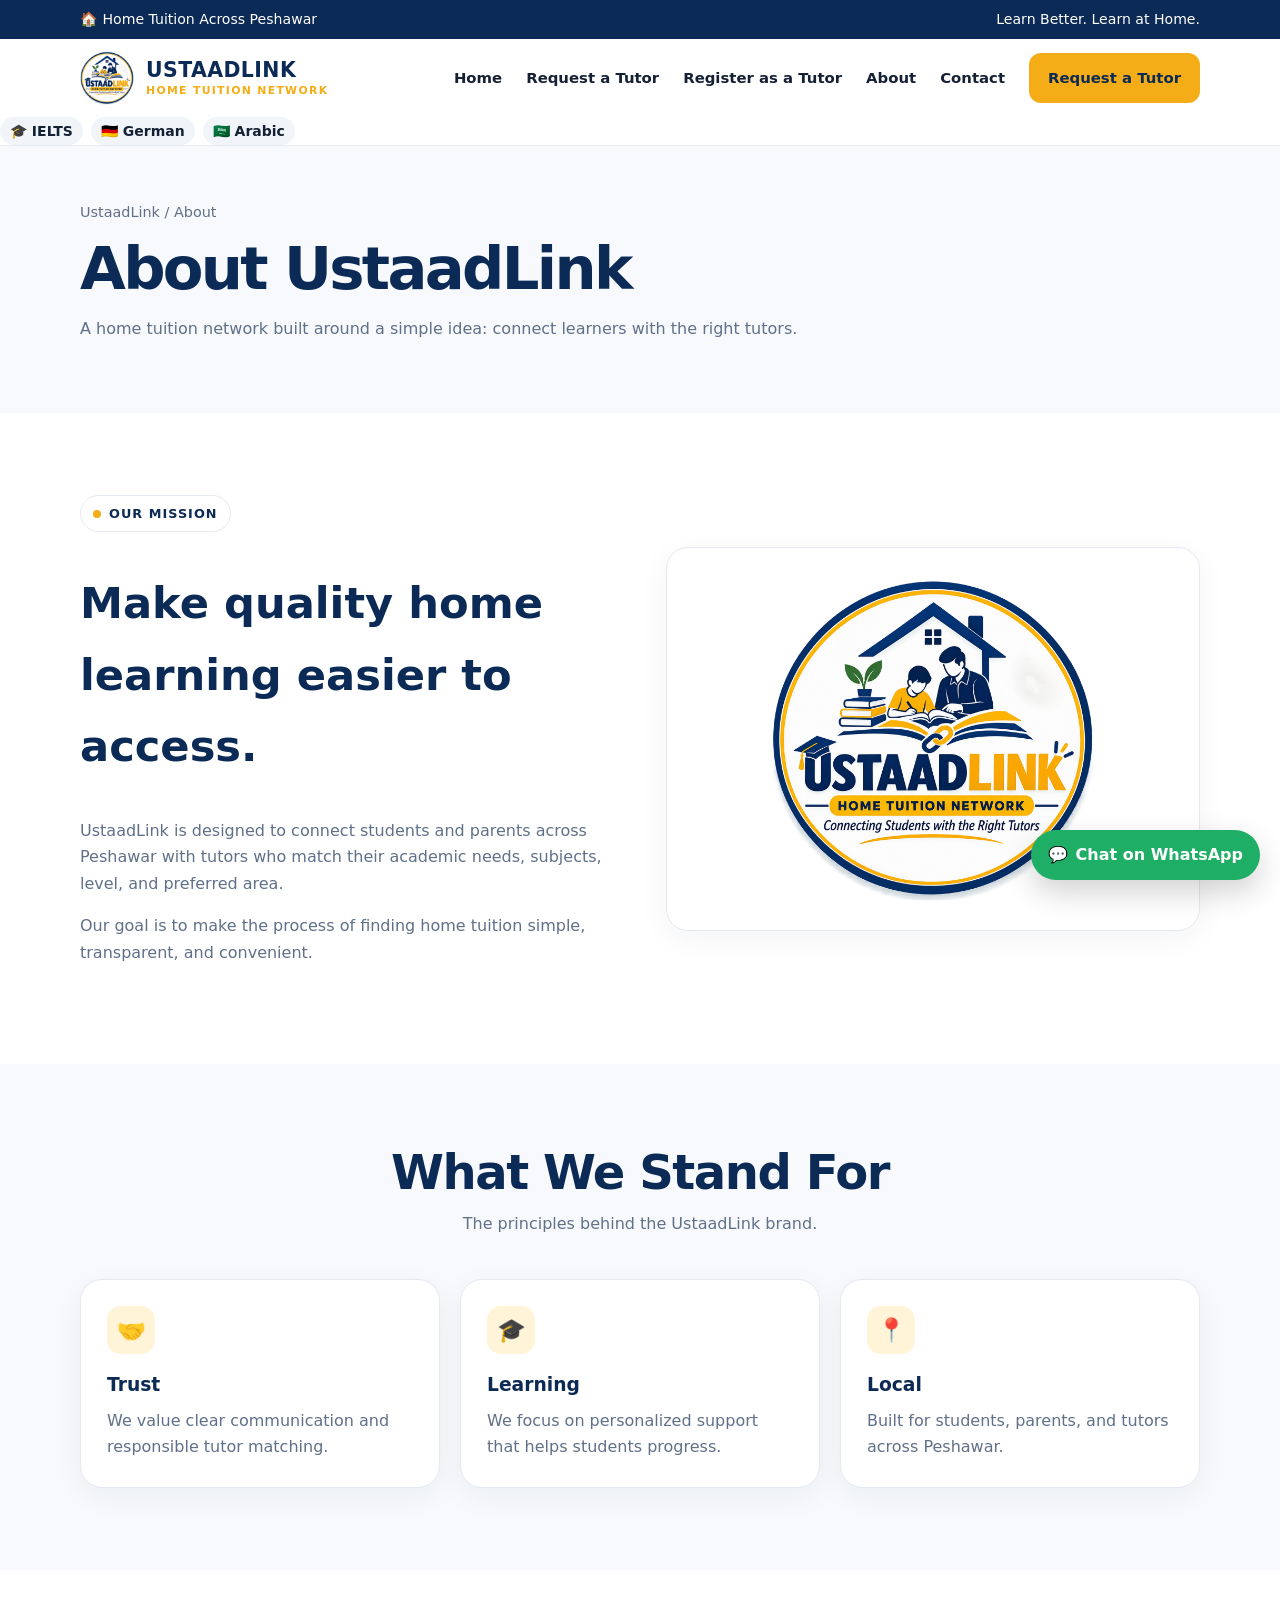
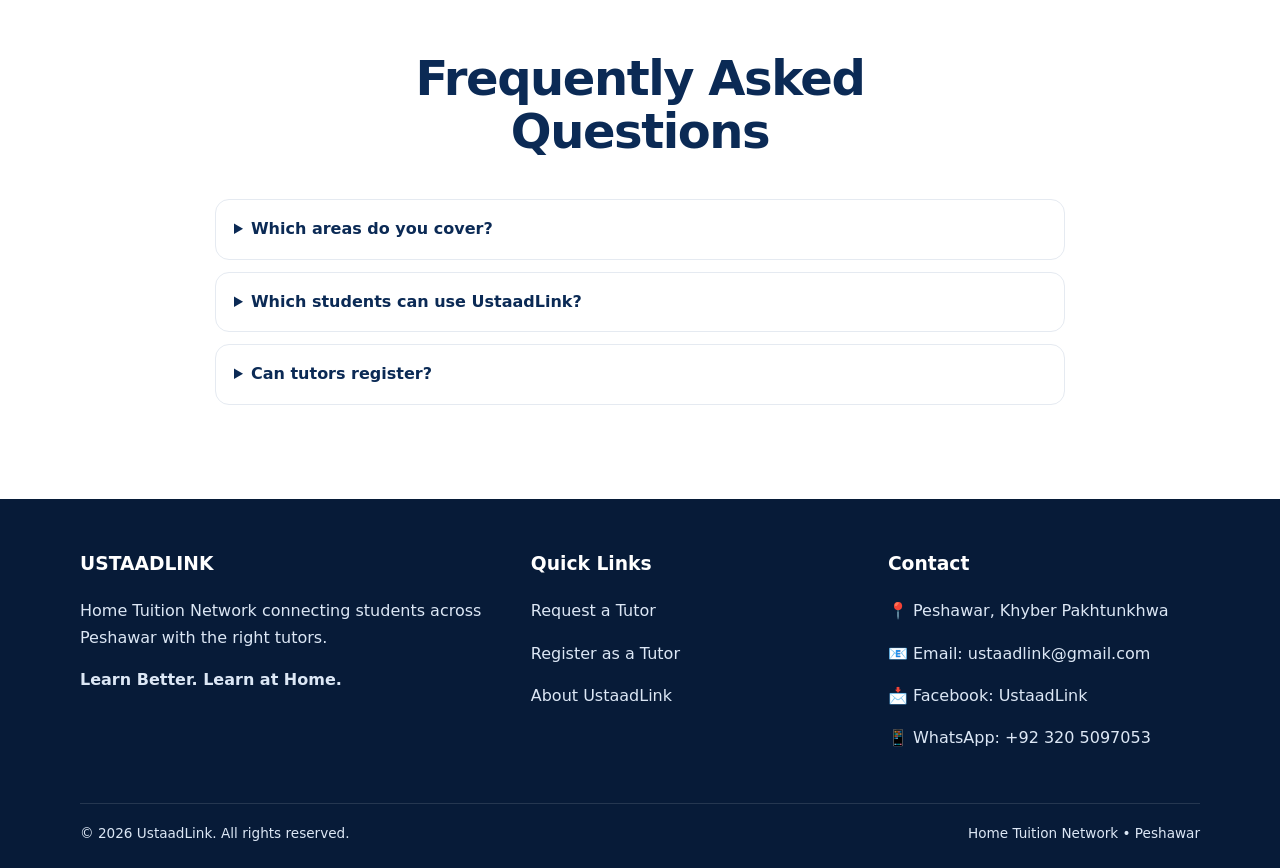
==== commit 0be71956: "Add files via upload" ====
--- a/about.html
+++ b/about.html
@@ -1,13 +1,16 @@
-<!doctype html><html lang="en"><head><meta charset="utf-8"><meta name="viewport" content="width=device-width,initial-scale=1"><title>About UstaadLink</title><link rel="stylesheet" href="styles.css"><style>
-html, body, button, input, textarea, select { font-family: "Times New Roman", Times, serif !important; }
-</style>
+<!doctype html><html lang="en"><head><meta charset="utf-8"><meta name="viewport" content="width=device-width,initial-scale=1"><title>About UstaadLink</title><link rel="stylesheet" href="styles.css">
 </head><body>
 <div class="topbar"><div class="container"><span>🏠 Home Tuition Across Peshawar</span><span>Learn Better. Learn at Home.</span></div></div>
 <header class="nav"><div class="container nav-inner">
 <a class="brand" href="index.html"><img src="assets/ustaadlink-logo.png" alt="UstaadLink logo"><div class="brand-text"><strong>USTAADLINK</strong><span>HOME TUITION NETWORK</span></div></a>
 <button class="menu-btn" aria-label="Open menu">☰</button>
 <nav class="nav-links"><a class="" href="index.html">Home</a><a class="" href="https://docs.google.com/forms/d/e/1FAIpQLSf3kfEa26MfJnzSAcsX6FRQfV_d2puRMYpvAgBxADYD0AOOvg/viewform?usp=sharing&ouid=113590948950797809199" target="_blank" rel="noopener">Request a Tutor</a><a class="" href="https://docs.google.com/forms/d/e/1FAIpQLSexO3IpAbXvM3Q0B4hpcRJeRw_AQ2tTlvOj2KcFxLcwiENM4A/viewform?usp=dialog" target="_blank" rel="noopener">Register as a Tutor</a><a class="active" href="about.html">About</a><a class="" href="contact.html">Contact</a><a class="btn btn-primary" href="https://docs.google.com/forms/d/e/1FAIpQLSf3kfEa26MfJnzSAcsX6FRQfV_d2puRMYpvAgBxADYD0AOOvg/viewform?usp=sharing&ouid=113590948950797809199" target="_blank" rel="noopener">Request a Tutor</a></nav>
-</div></header>
+</div><div class="header-opportunities" aria-label="Language services">
+<a class="opp-ielts" href="https://wa.me/923205097053?text=Hello%20UstaadLink%2C%20I%20am%20interested%20in%20IELTS%20preparation." target="_blank" rel="noopener">🎓 IELTS</a>
+<a class="opp-german" href="https://wa.me/923205097053?text=Hello%20UstaadLink%2C%20I%20am%20interested%20in%20German%20language%20classes." target="_blank" rel="noopener">🇩🇪 German</a>
+<a class="opp-arabic" href="https://wa.me/923205097053?text=Hello%20UstaadLink%2C%20I%20am%20interested%20in%20Arabic%20language%20classes." target="_blank" rel="noopener">🇸🇦 Arabic</a>
+</div>
+</header>
 
 <section class="page-hero"><div class="container"><div class="breadcrumb">UstaadLink / About</div><h1>About UstaadLink</h1><p style="max-width:720px;color:var(--muted)">A home tuition network built around a simple idea: connect learners with the right tutors.</p></div></section>
 <section class="section"><div class="container split"><div><span class="kicker">Our Mission</span><h2 style="font-size:2.7rem;color:var(--navy)">Make quality home learning easier to access.</h2><p style="color:var(--muted)">UstaadLink is designed to connect students and parents across Peshawar with tutors who match their academic needs, subjects, level, and preferred area.</p><p style="color:var(--muted)">Our goal is to make the process of finding home tuition simple, transparent, and convenient.</p></div><div class="card"><img src="assets/ustaadlink-logo.png" alt="UstaadLink logo" style="max-height:330px;margin:auto"></div></div></section>
--- a/styles.css
+++ b/styles.css
@@ -15,7 +15,7 @@
 }
 *{box-sizing:border-box}
 html{scroll-behavior:smooth}
-body{margin:0;font-family:"Times New Roman",Times,serif;color:var(--ink);background:var(--white);line-height:1.65}
+body{margin:0;font-family:Inter,ui-sans-serif,system-ui,-apple-system,BlinkMacSystemFont,"Segoe UI",sans-serif;color:var(--ink);background:var(--white);line-height:1.65}
 img{max-width:100%;display:block}
 a{color:inherit;text-decoration:none}
 .container{width:min(1120px,92%);margin:auto}
@@ -130,14 +130,11 @@
 .language-note{text-align:center;color:var(--muted);margin-top:24px}
 @media(max-width:850px){.language-grid{grid-template-columns:1fr}}
 
-
-/* Clean hero presentation for additional services */
-.hero-card-enhanced{padding:16px 16px 20px;transform:none;text-align:center}
-.hero-card-enhanced>img{max-width:84%;margin:12px auto 0;aspect-ratio:1/1;object-fit:contain}
-.offer-box{background:linear-gradient(135deg,#fff9e9,#fff);border:1px solid #f1dfad;border-radius:18px;padding:16px 14px 13px}
-.offer-title{font-size:1.25rem;font-weight:900;color:var(--navy);margin-bottom:10px}
-.offer-links{display:flex;justify-content:center;gap:8px;flex-wrap:wrap}
-.offer-links a{display:inline-flex;align-items:center;gap:5px;padding:8px 10px;border:1px solid #e4e9f0;border-radius:999px;background:#fff;color:var(--navy);font-weight:800;font-size:.88rem;transition:.2s}
-.offer-links a:hover{border-color:var(--gold);transform:translateY(-1px);box-shadow:0 6px 14px rgba(11,42,85,.08)}
-.offer-note{font-size:.78rem;color:var(--muted);margin-top:9px}
-@media(max-width:850px){.hero-card-enhanced>img{max-width:78%}.offer-title{font-size:1.1rem}}
+/* UstaadLink header opportunity strip */
+.header-opportunities{display:flex;align-items:center;gap:8px;margin-left:auto;white-space:nowrap}
+.header-opportunities a{display:inline-flex;align-items:center;padding:7px 10px;border-radius:999px;text-decoration:none;font-weight:700;font-size:14px;line-height:1}
+.header-opportunities .opp-ielts{background:#f1f5f9}
+.header-opportunities .opp-german{background:#f1f5f9}
+.header-opportunities .opp-arabic{background:#f1f5f9}
+@media(max-width:1050px){.header-opportunities{gap:4px}.header-opportunities a{font-size:12px;padding:6px 7px}}
+@media(max-width:800px){.header-opportunities{display:none}}
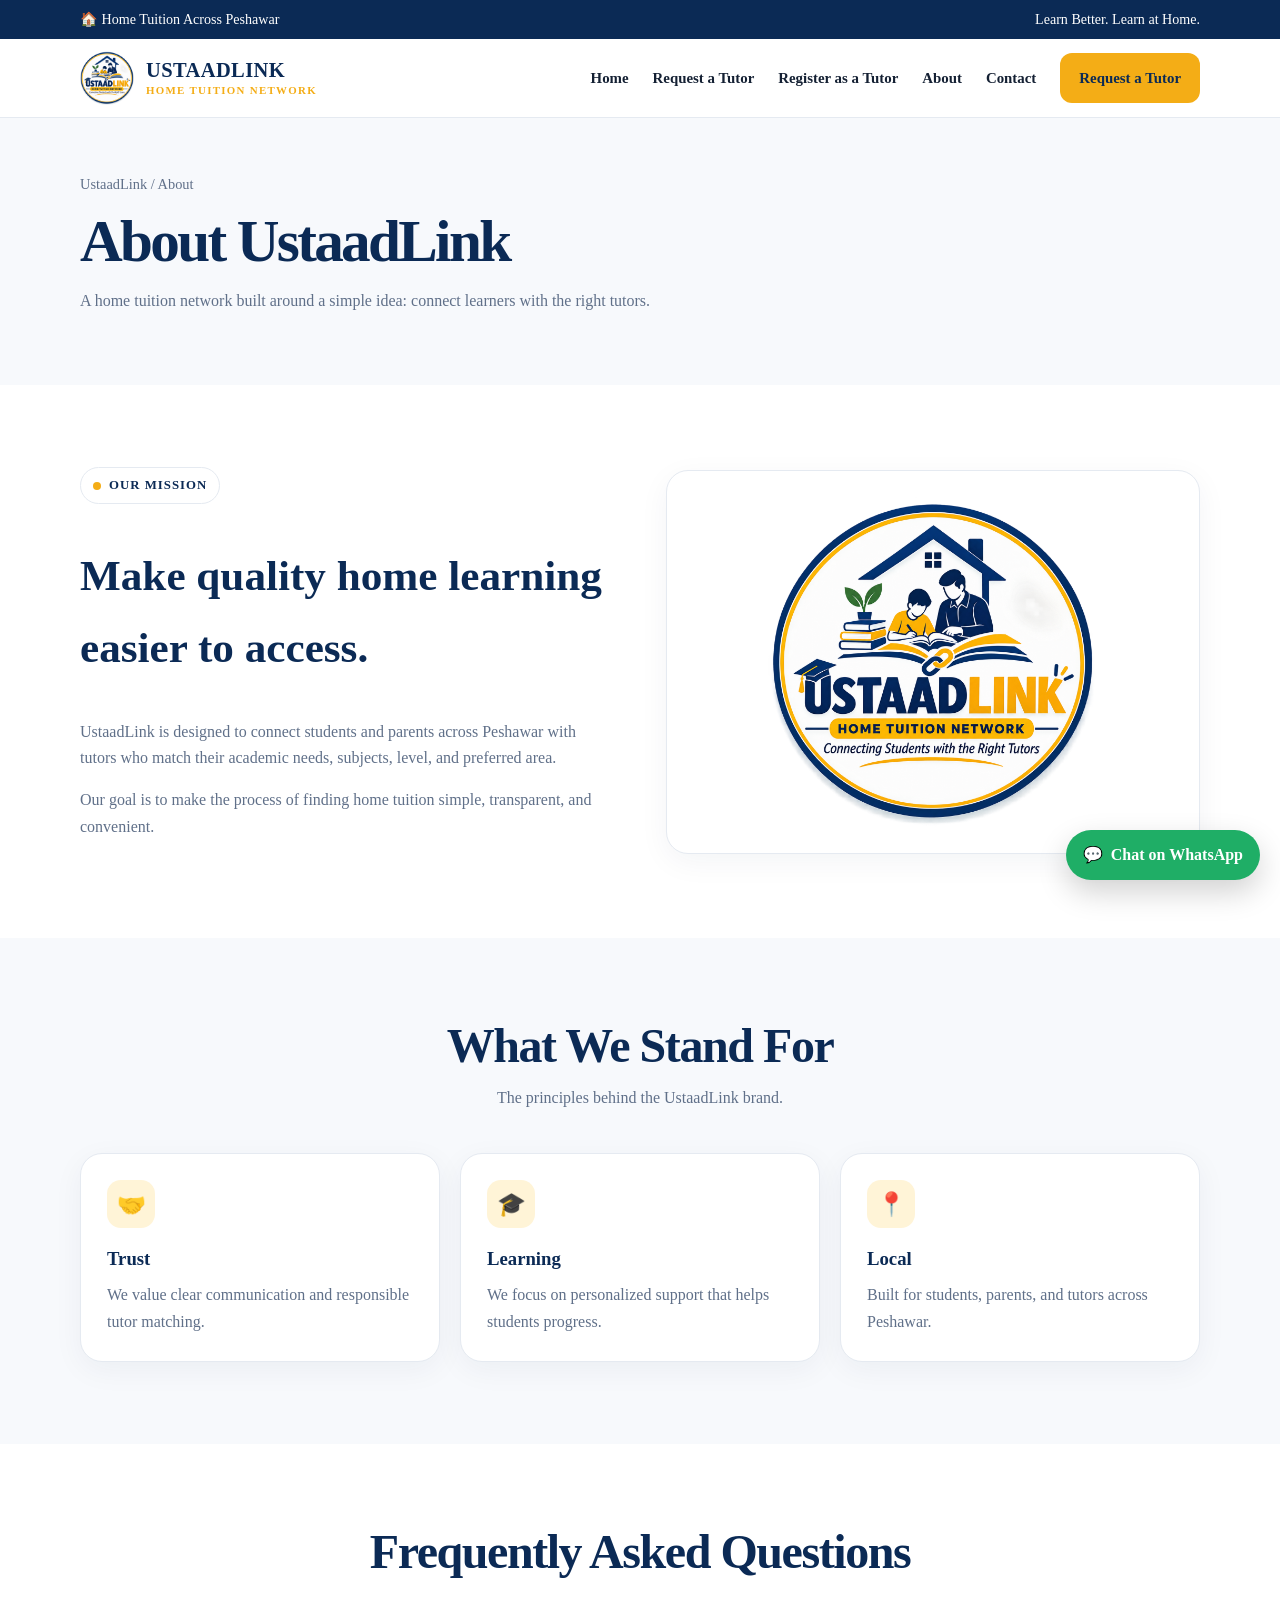
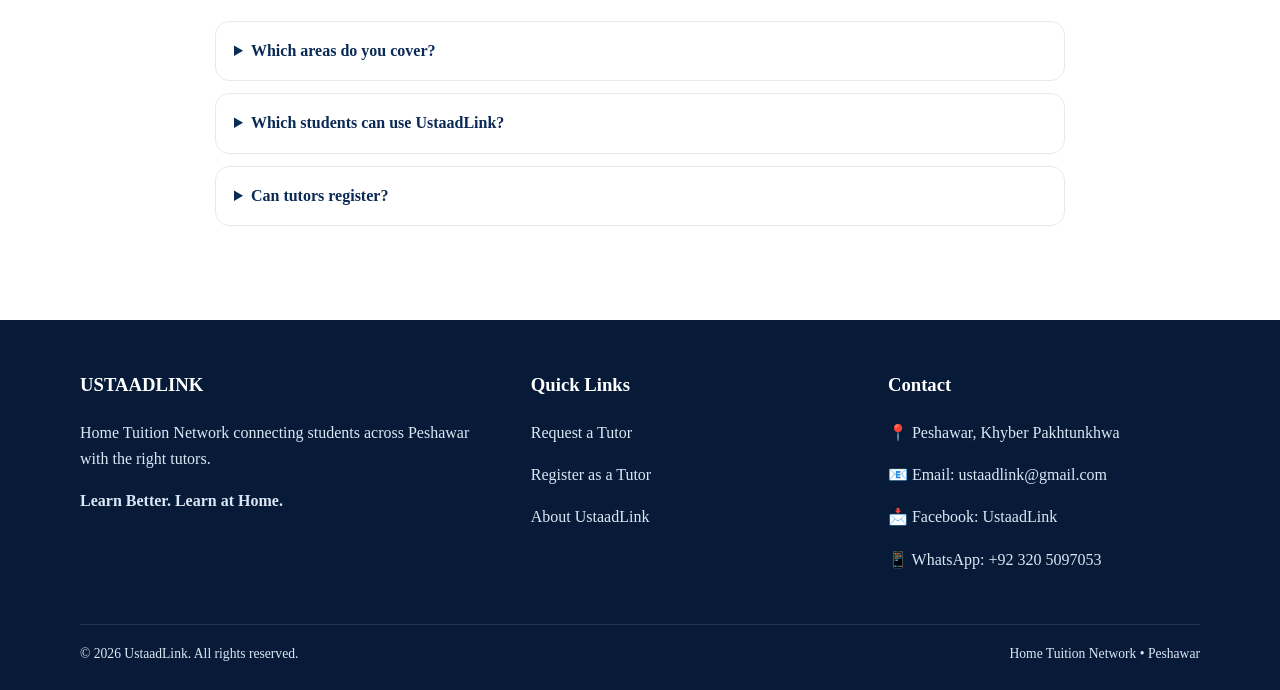
==== commit a8c89295: "Add files via upload" ====
--- a/about.html
+++ b/about.html
@@ -1,16 +1,13 @@
-<!doctype html><html lang="en"><head><meta charset="utf-8"><meta name="viewport" content="width=device-width,initial-scale=1"><title>About UstaadLink</title><link rel="stylesheet" href="styles.css">
+<!doctype html><html lang="en"><head><meta charset="utf-8"><meta name="viewport" content="width=device-width,initial-scale=1"><title>About UstaadLink</title><link rel="stylesheet" href="styles.css"><style>
+html, body, button, input, textarea, select { font-family: "Times New Roman", Times, serif !important; }
+</style>
 </head><body>
 <div class="topbar"><div class="container"><span>🏠 Home Tuition Across Peshawar</span><span>Learn Better. Learn at Home.</span></div></div>
 <header class="nav"><div class="container nav-inner">
 <a class="brand" href="index.html"><img src="assets/ustaadlink-logo.png" alt="UstaadLink logo"><div class="brand-text"><strong>USTAADLINK</strong><span>HOME TUITION NETWORK</span></div></a>
 <button class="menu-btn" aria-label="Open menu">☰</button>
 <nav class="nav-links"><a class="" href="index.html">Home</a><a class="" href="https://docs.google.com/forms/d/e/1FAIpQLSf3kfEa26MfJnzSAcsX6FRQfV_d2puRMYpvAgBxADYD0AOOvg/viewform?usp=sharing&ouid=113590948950797809199" target="_blank" rel="noopener">Request a Tutor</a><a class="" href="https://docs.google.com/forms/d/e/1FAIpQLSexO3IpAbXvM3Q0B4hpcRJeRw_AQ2tTlvOj2KcFxLcwiENM4A/viewform?usp=dialog" target="_blank" rel="noopener">Register as a Tutor</a><a class="active" href="about.html">About</a><a class="" href="contact.html">Contact</a><a class="btn btn-primary" href="https://docs.google.com/forms/d/e/1FAIpQLSf3kfEa26MfJnzSAcsX6FRQfV_d2puRMYpvAgBxADYD0AOOvg/viewform?usp=sharing&ouid=113590948950797809199" target="_blank" rel="noopener">Request a Tutor</a></nav>
-</div><div class="header-opportunities" aria-label="Language services">
-<a class="opp-ielts" href="https://wa.me/923205097053?text=Hello%20UstaadLink%2C%20I%20am%20interested%20in%20IELTS%20preparation." target="_blank" rel="noopener">🎓 IELTS</a>
-<a class="opp-german" href="https://wa.me/923205097053?text=Hello%20UstaadLink%2C%20I%20am%20interested%20in%20German%20language%20classes." target="_blank" rel="noopener">🇩🇪 German</a>
-<a class="opp-arabic" href="https://wa.me/923205097053?text=Hello%20UstaadLink%2C%20I%20am%20interested%20in%20Arabic%20language%20classes." target="_blank" rel="noopener">🇸🇦 Arabic</a>
-</div>
-</header>
+</div></header>
 
 <section class="page-hero"><div class="container"><div class="breadcrumb">UstaadLink / About</div><h1>About UstaadLink</h1><p style="max-width:720px;color:var(--muted)">A home tuition network built around a simple idea: connect learners with the right tutors.</p></div></section>
 <section class="section"><div class="container split"><div><span class="kicker">Our Mission</span><h2 style="font-size:2.7rem;color:var(--navy)">Make quality home learning easier to access.</h2><p style="color:var(--muted)">UstaadLink is designed to connect students and parents across Peshawar with tutors who match their academic needs, subjects, level, and preferred area.</p><p style="color:var(--muted)">Our goal is to make the process of finding home tuition simple, transparent, and convenient.</p></div><div class="card"><img src="assets/ustaadlink-logo.png" alt="UstaadLink logo" style="max-height:330px;margin:auto"></div></div></section>
--- a/styles.css
+++ b/styles.css
@@ -15,7 +15,7 @@
 }
 *{box-sizing:border-box}
 html{scroll-behavior:smooth}
-body{margin:0;font-family:Inter,ui-sans-serif,system-ui,-apple-system,BlinkMacSystemFont,"Segoe UI",sans-serif;color:var(--ink);background:var(--white);line-height:1.65}
+body{margin:0;font-family:"Times New Roman",Times,serif;color:var(--ink);background:var(--white);line-height:1.65}
 img{max-width:100%;display:block}
 a{color:inherit;text-decoration:none}
 .container{width:min(1120px,92%);margin:auto}
@@ -130,11 +130,14 @@
 .language-note{text-align:center;color:var(--muted);margin-top:24px}
 @media(max-width:850px){.language-grid{grid-template-columns:1fr}}
 
-/* UstaadLink header opportunity strip */
-.header-opportunities{display:flex;align-items:center;gap:8px;margin-left:auto;white-space:nowrap}
-.header-opportunities a{display:inline-flex;align-items:center;padding:7px 10px;border-radius:999px;text-decoration:none;font-weight:700;font-size:14px;line-height:1}
-.header-opportunities .opp-ielts{background:#f1f5f9}
-.header-opportunities .opp-german{background:#f1f5f9}
-.header-opportunities .opp-arabic{background:#f1f5f9}
-@media(max-width:1050px){.header-opportunities{gap:4px}.header-opportunities a{font-size:12px;padding:6px 7px}}
-@media(max-width:800px){.header-opportunities{display:none}}
+
+/* Clean hero presentation for additional services */
+.hero-card-enhanced{padding:16px 16px 20px;transform:none;text-align:center}
+.hero-card-enhanced>img{max-width:84%;margin:12px auto 0;aspect-ratio:1/1;object-fit:contain}
+.offer-box{background:linear-gradient(135deg,#fff9e9,#fff);border:1px solid #f1dfad;border-radius:18px;padding:16px 14px 13px}
+.offer-title{font-size:1.25rem;font-weight:900;color:var(--navy);margin-bottom:10px}
+.offer-links{display:flex;justify-content:center;gap:8px;flex-wrap:wrap}
+.offer-links a{display:inline-flex;align-items:center;gap:5px;padding:8px 10px;border:1px solid #e4e9f0;border-radius:999px;background:#fff;color:var(--navy);font-weight:800;font-size:.88rem;transition:.2s}
+.offer-links a:hover{border-color:var(--gold);transform:translateY(-1px);box-shadow:0 6px 14px rgba(11,42,85,.08)}
+.offer-note{font-size:.78rem;color:var(--muted);margin-top:9px}
+@media(max-width:850px){.hero-card-enhanced>img{max-width:78%}.offer-title{font-size:1.1rem}}
